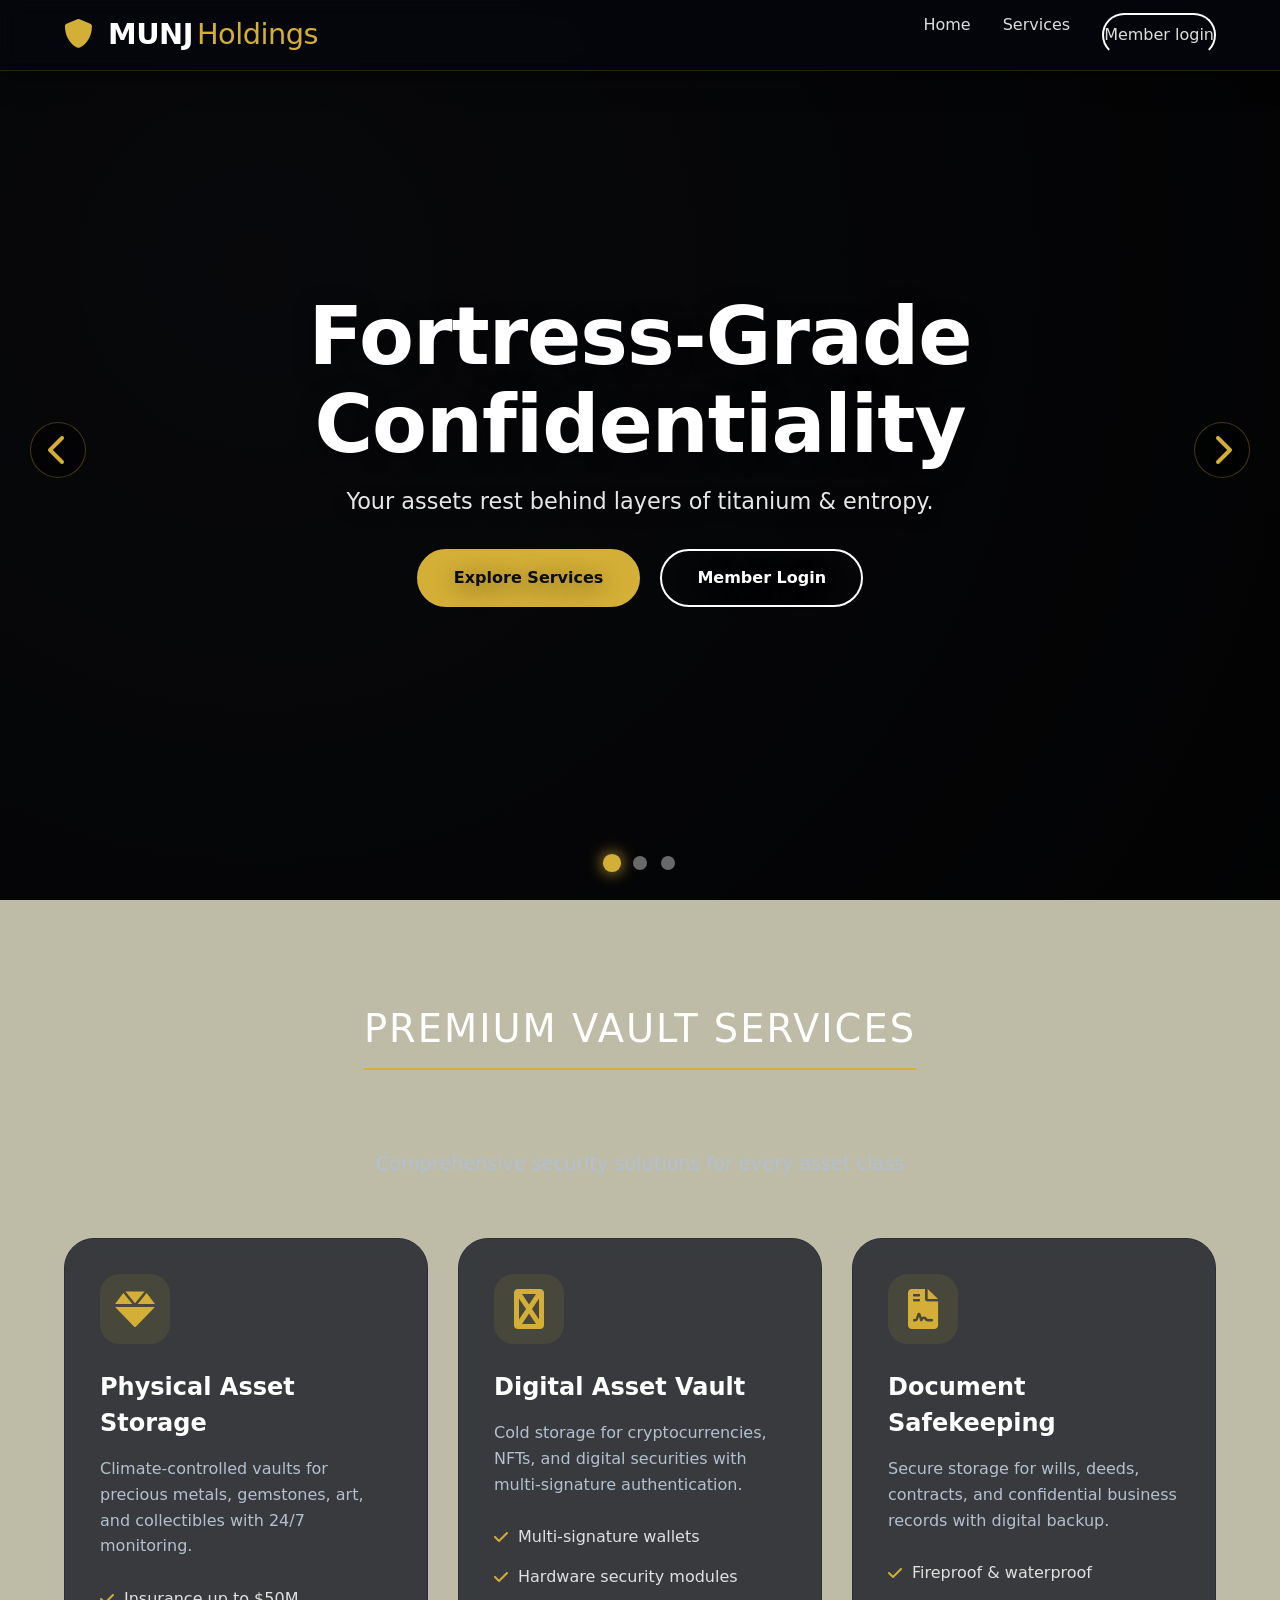
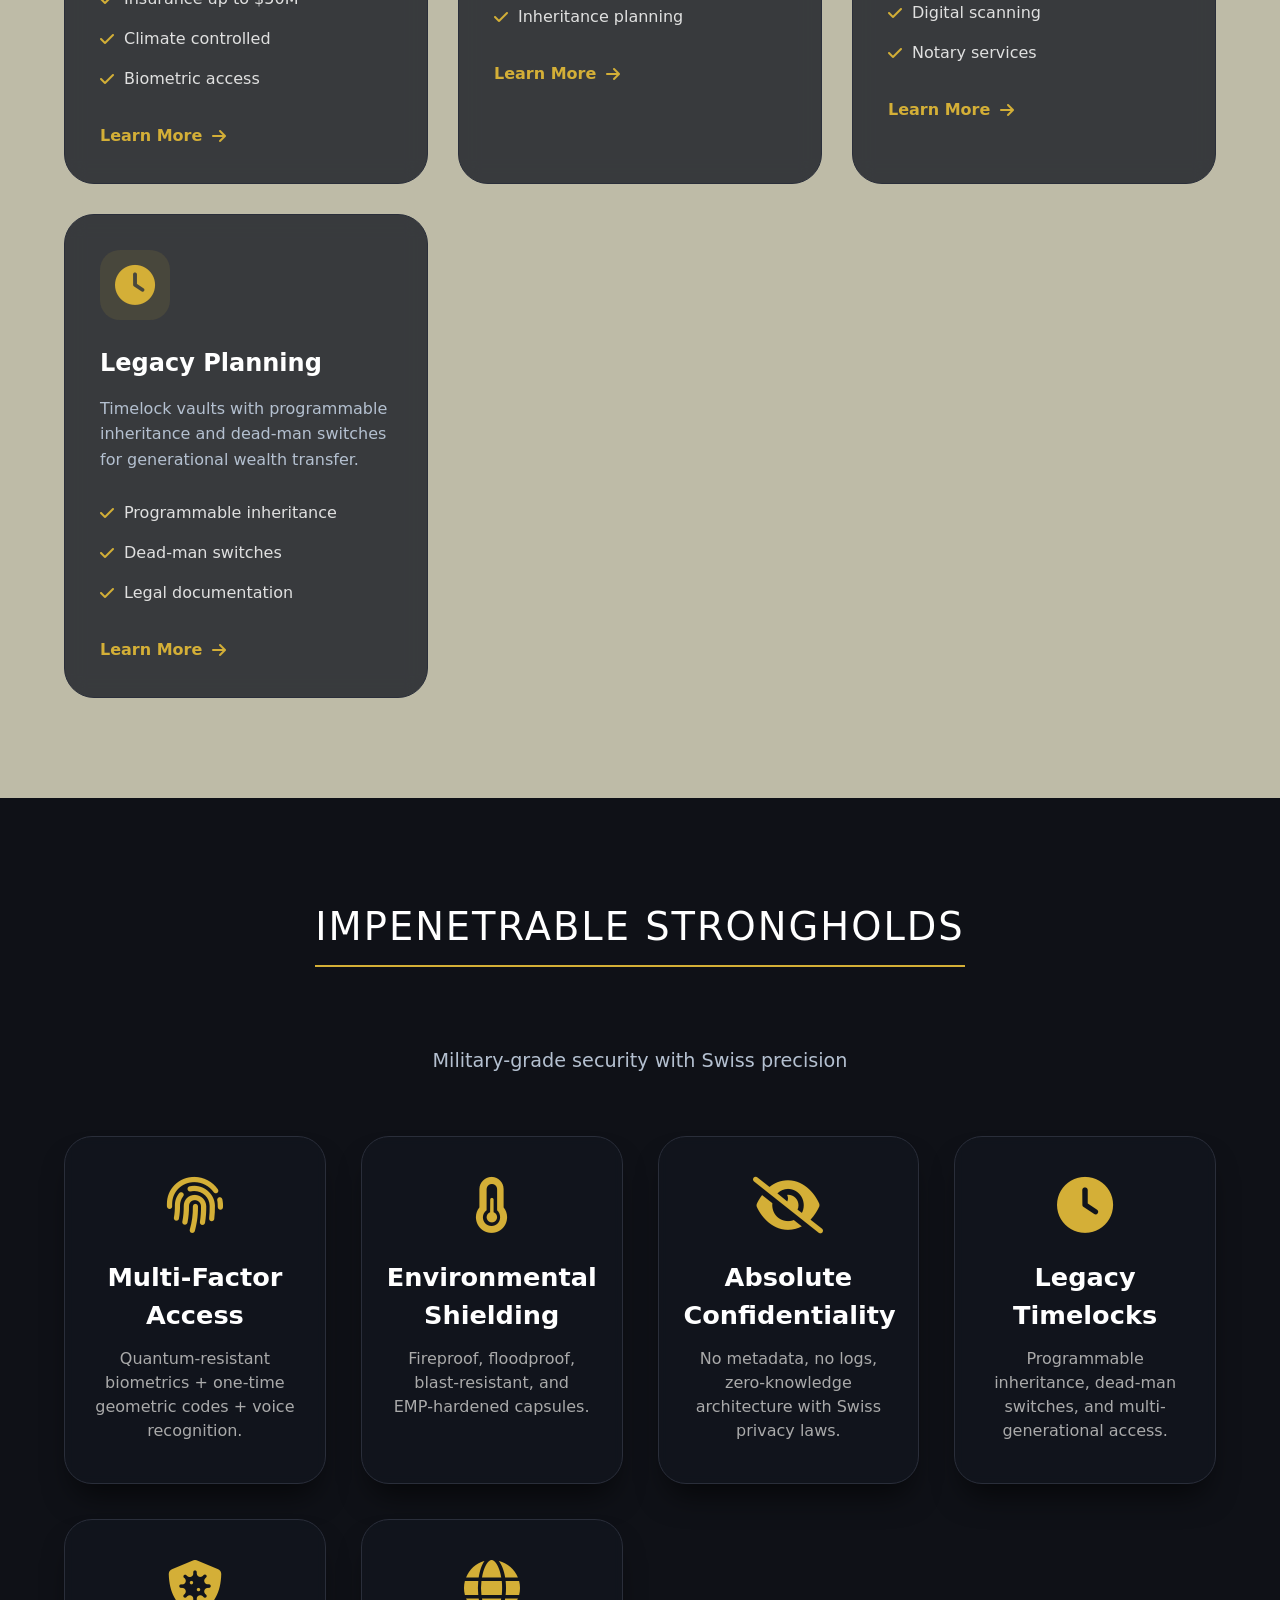
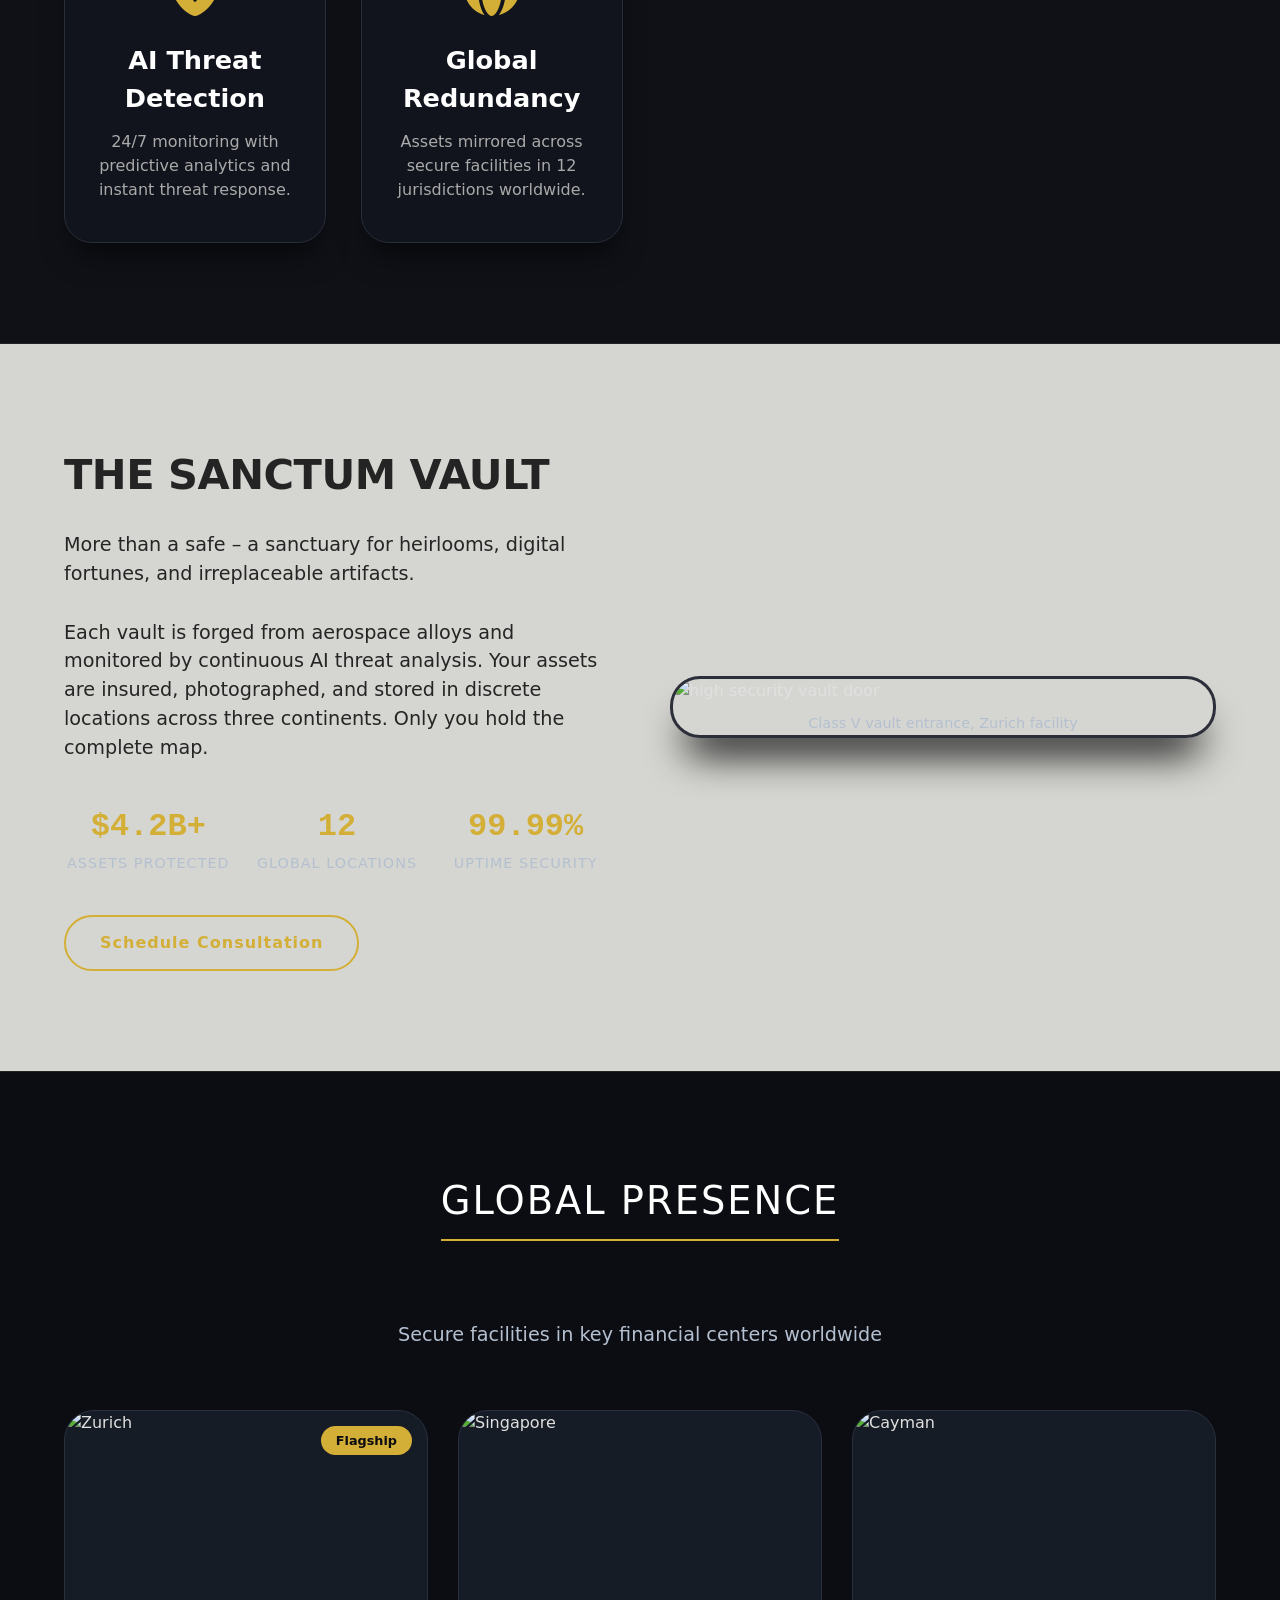
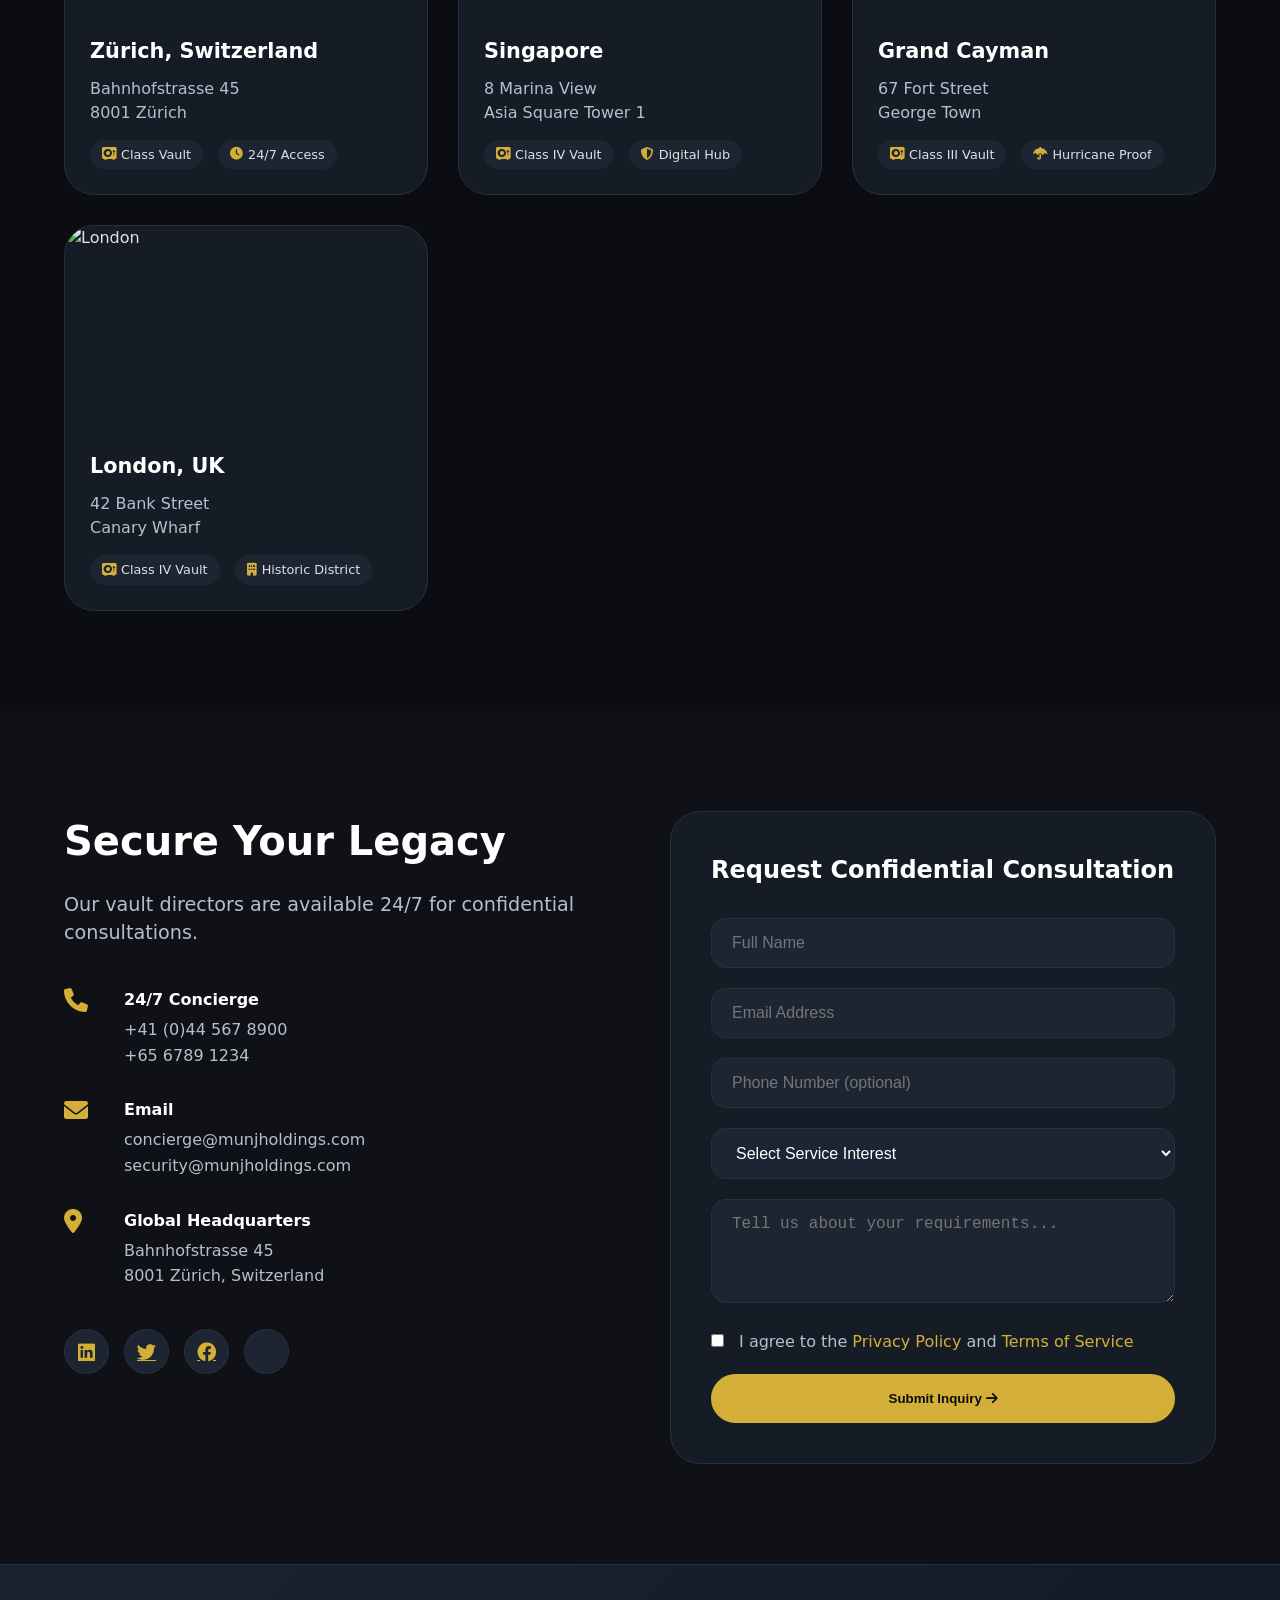
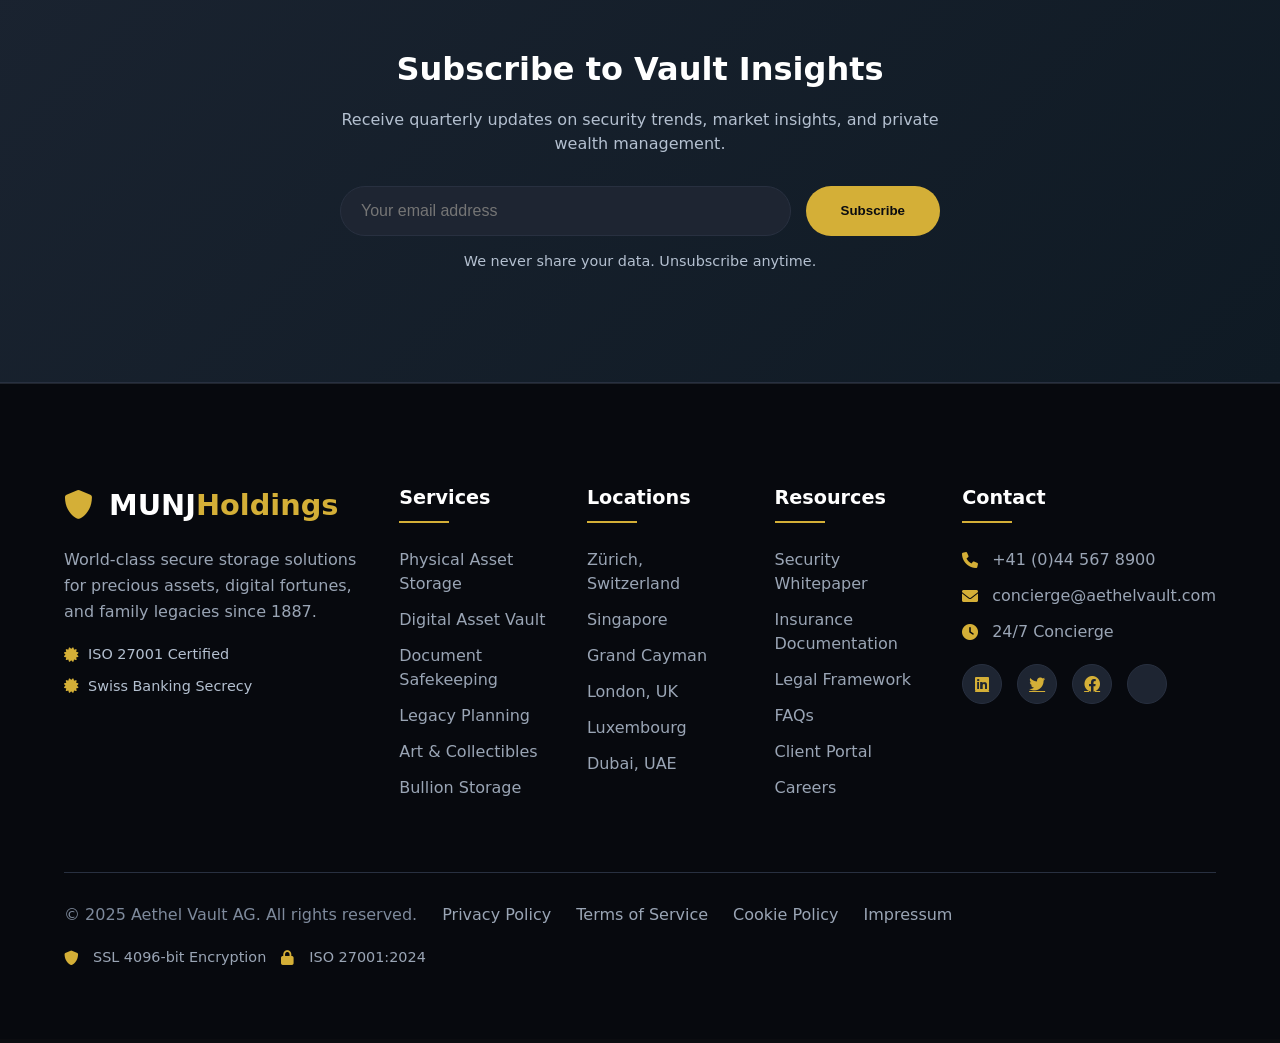
==== index.html @ 8c5da985 "Add files via upload" ====
<!DOCTYPE html>
<html lang="en">
<head>
  <meta charset="UTF-8">
  <meta name="viewport" content="width=device-width, initial-scale=1.0">
  <title>Aethel Vault | World‑Class Secure Storage</title>
  <link rel="stylesheet" href="style.css">
  <link rel="stylesheet" href="https://cdnjs.cloudflare.com/ajax/libs/font-awesome/6.0.0-beta3/css/all.min.css">
</head>
<body>
  <!-- fixed navigation -->
  <header class="site-header">
    <div class="container nav-container">
      <div class="logo">
        <i class="fas fa-shield-alt"></i> 
        <span>MUNJ<span class="vault">Holdings</span></span>
      </div>
      <nav class="main-nav">
        <ul>
          <li><a href="#home">Home</a></li>
          <li><a href="#services">Services</a></li>
         <!-- <li><a href="#features">Strongholds</a></li>
          <li><a href="#about">Sanctum</a></li>
          <li><a href="#locations">Locations</a></li>
          <li><a href="#contact">Contact</a></li>-->
          <li><a href="login.html" class="btn-secondary">Member login</a></li>
        </ul>
      </nav>
    </div>
  </header>

  <!-- HERO SLIDESHOW section -->
  <section id="home" class="hero-slideshow">
    <div class="slide active" style="background-image: url('https://images.unsplash.com/photo-1586525198428-225f6f12cff9?q=80&w=2070&auto=format&fit=crop');">
      <div class="overlay"></div>
      <div class="slide-content">
        <h1 class="animate-fadeup">Fortress‑Grade Confidentiality</h1>
        <p class="animate-fadeup delay-1">Your assets rest behind layers of titanium & entropy.</p>
        <div class="slide-buttons">
          <a href="#services" class="btn-primary">Explore Services</a>
          <a href="login.html" class="btn-secondary">Member Login</a>
        </div>
      </div>
    </div>
    <div class="slide" style="background-image: url('https://images.unsplash.com/photo-1563013544-824ae1b704d2?q=80&w=2070&auto=format&fit=crop');">
      <div class="overlay"></div>
      <div class="slide-content">
        <h1 class="animate-fadeup">Biometric + Time‑Locks</h1>
        <p class="animate-fadeup delay-1">Only you decide when the vault breathes.</p>
        <div class="slide-buttons">
          <a href="#services" class="btn-primary">Explore Services</a>
          <a href="login.html" class="btn-secondary">Member Login</a>
        </div>
      </div>
    </div>
    <div class="slide" style="background-image: url('https://images.unsplash.com/photo-1558494949-ef010cbdcc31?q=80&w=2034&auto=format&fit=crop');">
      <div class="overlay"></div>
      <div class="slide-content">
        <h1 class="animate-fadeup">Global Private Sanctums</h1>
        <p class="animate-fadeup delay-1">Zurich · Singapore · Cayman — fully mirrored.</p>
        <div class="slide-buttons">
          <a href="#services" class="btn-primary">Explore Services</a>
          <a href="login.html" class="btn-secondary">Member Login</a>
        </div>
      </div>
    </div>
    <button class="slide-arrow prev" aria-label="previous slide"><i class="fas fa-chevron-left"></i></button>
    <button class="slide-arrow next" aria-label="next slide"><i class="fas fa-chevron-right"></i></button>
    <div class="slide-dots">
      <span class="dot active"></span>
      <span class="dot"></span>
      <span class="dot"></span>
    </div>
  </section>

  <!-- SERVICES section -->
  <section id="services" class="services-section">
    <div class="container">
      <div class="section-header reveal">
        <h2 class="section-title">PREMIUM VAULT SERVICES</h2>
        <p class="section-subtitle">Comprehensive security solutions for every asset class</p>
      </div>
      
      <div class="services-grid">
        <div class="service-card reveal">
          <div class="service-icon">
            <i class="fas fa-gem"></i>
          </div>
          <h3>Physical Asset Storage</h3>
          <p>Climate-controlled vaults for precious metals, gemstones, art, and collectibles with 24/7 monitoring.</p>
          <ul class="service-features">
            <li><i class="fas fa-check"></i> Insurance up to $50M</li>
            <li><i class="fas fa-check"></i> Climate controlled</li>
            <li><i class="fas fa-check"></i> Biometric access</li>
          </ul>
          <a href="#" class="service-link">Learn More <i class="fas fa-arrow-right"></i></a>
        </div>

        <div class="service-card reveal">
          <div class="service-icon">
            <i class="fas fa-bitcoin"></i>
          </div>
          <h3>Digital Asset Vault</h3>
          <p>Cold storage for cryptocurrencies, NFTs, and digital securities with multi-signature authentication.</p>
          <ul class="service-features">
            <li><i class="fas fa-check"></i> Multi-signature wallets</li>
            <li><i class="fas fa-check"></i> Hardware security modules</li>
            <li><i class="fas fa-check"></i> Inheritance planning</li>
          </ul>
          <a href="#" class="service-link">Learn More <i class="fas fa-arrow-right"></i></a>
        </div>

        <div class="service-card reveal">
          <div class="service-icon">
            <i class="fas fa-file-contract"></i>
          </div>
          <h3>Document Safekeeping</h3>
          <p>Secure storage for wills, deeds, contracts, and confidential business records with digital backup.</p>
          <ul class="service-features">
            <li><i class="fas fa-check"></i> Fireproof & waterproof</li>
            <li><i class="fas fa-check"></i> Digital scanning</li>
            <li><i class="fas fa-check"></i> Notary services</li>
          </ul>
          <a href="#" class="service-link">Learn More <i class="fas fa-arrow-right"></i></a>
        </div>

        <div class="service-card reveal">
          <div class="service-icon">
            <i class="fas fa-clock"></i>
          </div>
          <h3>Legacy Planning</h3>
          <p>Timelock vaults with programmable inheritance and dead-man switches for generational wealth transfer.</p>
          <ul class="service-features">
            <li><i class="fas fa-check"></i> Programmable inheritance</li>
            <li><i class="fas fa-check"></i> Dead-man switches</li>
            <li><i class="fas fa-check"></i> Legal documentation</li>
          </ul>
          <a href="#" class="service-link">Learn More <i class="fas fa-arrow-right"></i></a>
        </div>
      </div>
    </div>
  </section>

  <!-- FEATURES section -->
  <section id="features" class="features-section">
    <div class="container">
      <div class="section-header reveal">
        <h2 class="section-title">IMPENETRABLE STRONGHOLDS</h2>
        <p class="section-subtitle">Military-grade security with Swiss precision</p>
      </div>
      
      <div class="features-grid">
        <div class="feature-card reveal">
          <i class="fas fa-fingerprint"></i>
          <h3>Multi‑Factor Access</h3>
          <p>Quantum‑resistant biometrics + one‑time geometric codes + voice recognition.</p>
        </div>
        <div class="feature-card reveal">
          <i class="fas fa-thermometer-half"></i>
          <h3>Environmental Shielding</h3>
          <p>Fireproof, floodproof, blast-resistant, and EMP‑hardened capsules.</p>
        </div>
        <div class="feature-card reveal">
          <i class="fas fa-eye-slash"></i>
          <h3>Absolute Confidentiality</h3>
          <p>No metadata, no logs, zero‑knowledge architecture with Swiss privacy laws.</p>
        </div>
        <div class="feature-card reveal">
          <i class="fas fa-clock"></i>
          <h3>Legacy Timelocks</h3>
          <p>Programmable inheritance, dead‑man switches, and multi-generational access.</p>
        </div>
        <div class="feature-card reveal">
          <i class="fas fa-shield-virus"></i>
          <h3>AI Threat Detection</h3>
          <p>24/7 monitoring with predictive analytics and instant threat response.</p>
        </div>
        <div class="feature-card reveal">
          <i class="fas fa-globe"></i>
          <h3>Global Redundancy</h3>
          <p>Assets mirrored across secure facilities in 12 jurisdictions worldwide.</p>
        </div>
      </div>
    </div>
  </section>

  <!-- ABOUT / SANCTUM section -->
  <section id="about" class="about-section">
    <div class="container about-flex">
      <div class="about-text reveal">
        <h2>THE SANCTUM VAULT</h2>
        <p class="about-lead">More than a safe – a sanctuary for heirlooms, digital fortunes, and irreplaceable artifacts.</p>
        <p>Each vault is forged from aerospace alloys and monitored by continuous AI threat analysis. Your assets are insured, photographed, and stored in discrete locations across three continents. Only you hold the complete map.</p>
        
        <div class="about-stats">
          <div class="stat-item">
            <span class="stat-number">$4.2B+</span>
            <span class="stat-label">Assets Protected</span>
          </div>
          <div class="stat-item">
            <span class="stat-number">12</span>
            <span class="stat-label">Global Locations</span>
          </div>
          <div class="stat-item">
            <span class="stat-number">99.99%</span>
            <span class="stat-label">Uptime Security</span>
          </div>
        </div>
        
        <a href="#contact" class="btn-outline">Schedule Consultation</a>
      </div>
      <div class="about-image reveal">
        <img src="https://images.unsplash.com/photo-1601597111158-2fceff292cdc?q=80&w=2070&auto=format&fit=crop" alt="high security vault door">
        <div class="image-caption">Class V vault entrance, Zurich facility</div>
      </div>
    </div>
  </section>

  <!-- LOCATIONS section -->
  <section id="locations" class="locations-section">
    <div class="container">
      <div class="section-header reveal">
        <h2 class="section-title">GLOBAL PRESENCE</h2>
        <p class="section-subtitle">Secure facilities in key financial centers worldwide</p>
      </div>
      
      <div class="locations-grid">
        <div class="location-card reveal">
          <div class="location-image">
            <img src="https://images.unsplash.com/photo-1534239697798-120952b76f2b?q=80&w=2070&auto=format&fit=crop" alt="Zurich">
            <span class="location-badge">Flagship</span>
          </div>
          <div class="location-info">
            <h3>Zürich, Switzerland</h3>
            <p>Bahnhofstrasse 45<br>8001 Zürich</p>
            <div class="location-features">
              <span><i class="fas fa-vault"></i> Class Vault</span>
              <span><i class="fas fa-clock"></i> 24/7 Access</span>
            </div>
          </div>
        </div>

        <div class="location-card reveal">
          <div class="location-image">
            <img src="https://images.unsplash.com/photo-1506973035872-a4ec16b8e8d9?q=80&w=2070&auto=format&fit=crop" alt="Singapore">
          </div>
          <div class="location-info">
            <h3>Singapore</h3>
            <p>8 Marina View<br>Asia Square Tower 1</p>
            <div class="location-features">
              <span><i class="fas fa-vault"></i> Class IV Vault</span>
              <span><i class="fas fa-shield"></i> Digital Hub</span>
            </div>
          </div>
        </div>

        <div class="location-card reveal">
          <div class="location-image">
            <img src="https://images.unsplash.com/photo-1522083165195-3424ed129620?q=80&w=2070&auto=format&fit=crop" alt="Cayman">
          </div>
          <div class="location-info">
            <h3>Grand Cayman</h3>
            <p>67 Fort Street<br>George Town</p>
            <div class="location-features">
              <span><i class="fas fa-vault"></i> Class III Vault</span>
              <span><i class="fas fa-umbrella"></i> Hurricane Proof</span>
            </div>
          </div>
        </div>

        <div class="location-card reveal">
          <div class="location-image">
            <img src="https://images.unsplash.com/photo-1534430480872-3498386e7856?q=80&w=2070&auto=format&fit=crop" alt="London">
          </div>
          <div class="location-info">
            <h3>London, UK</h3>
            <p>42 Bank Street<br>Canary Wharf</p>
            <div class="location-features">
              <span><i class="fas fa-vault"></i> Class IV Vault</span>
              <span><i class="fas fa-building"></i> Historic District</span>
            </div>
          </div>
        </div>
      </div>
    </div>
  </section>

  <!-- CONTACT section -->
  <section id="contact" class="contact-section">
    <div class="container">
      <div class="contact-grid">
        <div class="contact-info reveal">
          <h2>Secure Your Legacy</h2>
          <p class="contact-lead">Our vault directors are available 24/7 for confidential consultations.</p>
          
          <div class="contact-details">
            <div class="contact-item">
              <i class="fas fa-phone"></i>
              <div>
                <h4>24/7 Concierge</h4>
                <p>+41 (0)44 567 8900</p>
                <p>+65 6789 1234</p>
              </div>
            </div>
            
            <div class="contact-item">
              <i class="fas fa-envelope"></i>
              <div>
                <h4>Email</h4>
                <p>concierge@munjholdings.com</p>
                <p>security@munjholdings.com</p>
              </div>
            </div>
            
            <div class="contact-item">
              <i class="fas fa-map-marker-alt"></i>
              <div>
                <h4>Global Headquarters</h4>
                <p>Bahnhofstrasse 45</p>
                <p>8001 Zürich, Switzerland</p>
              </div>
            </div>
          </div>
          
          <div class="social-links">
            <a href="#"><i class="fab fa-linkedin"></i></a>
            <a href="#"><i class="fab fa-twitter"></i></a>
            <a href="#"><i class="fab fa-facebook"></i></a>
            <a href="#"><i class="fab fa-wechat"></i></a>
          </div>
        </div>
        
        <div class="contact-form reveal">
          <form id="contactForm">
            <h3>Request Confidential Consultation</h3>
            <div class="form-group">
              <input type="text" placeholder="Full Name" required>
            </div>
            <div class="form-group">
              <input type="email" placeholder="Email Address" required>
            </div>
            <div class="form-group">
              <input type="tel" placeholder="Phone Number (optional)">
            </div>
            <div class="form-group">
              <select>
                <option value="">Select Service Interest</option>
                <option value="physical">Physical Asset Storage</option>
                <option value="digital">Digital Asset Vault</option>
                <option value="documents">Document Safekeeping</option>
                <option value="legacy">Legacy Planning</option>
              </select>
            </div>
            <div class="form-group">
              <textarea rows="4" placeholder="Tell us about your requirements..."></textarea>
            </div>
            <div class="form-group checkbox">
              <label>
                <input type="checkbox"> I agree to the <a href="#">Privacy Policy</a> and <a href="#">Terms of Service</a>
              </label>
            </div>
            <button type="submit" class="btn-primary btn-full">Submit Inquiry <i class="fas fa-arrow-right"></i></button>
          </form>
        </div>
      </div>
    </div>
  </section>

  <!-- NEWSLETTER section -->
  <section class="newsletter-section">
    <div class="container">
      <div class="newsletter-content reveal">
        <h3>Subscribe to Vault Insights</h3>
        <p>Receive quarterly updates on security trends, market insights, and private wealth management.</p>
        <form class="newsletter-form">
          <input type="email" placeholder="Your email address" required>
          <button type="submit" class="btn-primary">Subscribe</button>
        </form>
        <p class="newsletter-note">We never share your data. Unsubscribe anytime.</p>
      </div>
    </div>
  </section>

  <!-- COMPLETE FOOTER -->
  <footer class="site-footer">
    <div class="container">
      <div class="footer-main">
        <div class="footer-col">
          <div class="footer-logo">
            <i class="fas fa-shield-alt"></i> 
            <span>MUNJ<span class="vault">Holdings</span></span>
          </div>
          <p class="footer-description">World-class secure storage solutions for precious assets, digital fortunes, and family legacies since 1887.</p>
          <div class="footer-certifications">
            <span><i class="fas fa-certificate"></i> ISO 27001 Certified</span>
            <span><i class="fas fa-certificate"></i> Swiss Banking Secrecy</span>
          </div>
        </div>
        
        <div class="footer-col">
          <h4>Services</h4>
          <ul>
            <li><a href="#">Physical Asset Storage</a></li>
            <li><a href="#">Digital Asset Vault</a></li>
            <li><a href="#">Document Safekeeping</a></li>
            <li><a href="#">Legacy Planning</a></li>
            <li><a href="#">Art & Collectibles</a></li>
            <li><a href="#">Bullion Storage</a></li>
          </ul>
        </div>
        
        <div class="footer-col">
          <h4>Locations</h4>
          <ul>
            <li><a href="#">Zürich, Switzerland</a></li>
            <li><a href="#">Singapore</a></li>
            <li><a href="#">Grand Cayman</a></li>
            <li><a href="#">London, UK</a></li>
            <li><a href="#">Luxembourg</a></li>
            <li><a href="#">Dubai, UAE</a></li>
          </ul>
        </div>
        
        <div class="footer-col">
          <h4>Resources</h4>
          <ul>
            <li><a href="#">Security Whitepaper</a></li>
            <li><a href="#">Insurance Documentation</a></li>
            <li><a href="#">Legal Framework</a></li>
            <li><a href="#">FAQs</a></li>
            <li><a href="#">Client Portal</a></li>
            <li><a href="#">Careers</a></li>
          </ul>
        </div>
        
        <div class="footer-col">
          <h4>Contact</h4>
          <ul class="footer-contact">
            <li><i class="fas fa-phone"></i> +41 (0)44 567 8900</li>
            <li><i class="fas fa-envelope"></i> concierge@aethelvault.com</li>
            <li><i class="fas fa-clock"></i> 24/7 Concierge</li>
          </ul>
          <div class="footer-social">
            <a href="#"><i class="fab fa-linkedin"></i></a>
            <a href="#"><i class="fab fa-twitter"></i></a>
            <a href="#"><i class="fab fa-facebook"></i></a>
            <a href="#"><i class="fab fa-wechat"></i></a>
          </div>
        </div>
      </div>
      
      <div class="footer-bottom">
        <div class="footer-legal">
          <span>© 2025 Aethel Vault AG. All rights reserved.</span>
          <a href="#">Privacy Policy</a>
          <a href="#">Terms of Service</a>
          <a href="#">Cookie Policy</a>
          <a href="#">Impressum</a>
        </div>
        <div class="footer-security">
          <i class="fas fa-shield-alt"></i>
          <span>SSL 4096-bit Encryption</span>
          <i class="fas fa-lock"></i>
          <span>ISO 27001:2024</span>
        </div>
      </div>
    </div>
  </footer>

  <script src="script.js"></script>
</body>
</html>
---- style.css ----
/* style.css - complete styling for Aethel Vault */

* {
  margin: 0;
  padding: 0;
  box-sizing: border-box;
}

body {
  font-family: 'Inter', system-ui, -apple-system, BlinkMacSystemFont, 'Segoe UI', Roboto, sans-serif;
  background-color: #0b0c10;
  color: #e0e0e0;
  line-height: 1.5;
  scroll-behavior: smooth;
}

.container {
  max-width: 1200px;
  margin: 0 auto;
  padding: 0 24px;
}

/* header / navigation */
.site-header {
  position: fixed;
  width: 100%;
  top: 0;
  z-index: 100;
  background: rgba(5, 7, 12, 0.85);
  backdrop-filter: blur(10px);
  -webkit-backdrop-filter: blur(10px);
  border-bottom: 1px solid rgba(255, 215, 0, 0.15);
  box-shadow: 0 4px 30px rgba(0, 0, 0, 0.5);
}

.nav-container {
  display: flex;
  align-items: center;
  justify-content: space-between;
  height: 70px;
}

.logo {
  font-size: 1.8rem;
  font-weight: 600;
  letter-spacing: -0.5px;
  color: #fff;
}

.logo i {
  color: #d4af37;
  margin-right: 6px;
}

.logo .vault {
  font-weight: 300;
  color: #d4af37;
  margin-left: 4px;
}

.main-nav ul {
  display: flex;
  gap: 2rem;
  list-style: none;
}

.main-nav a {
  text-decoration: none;
  color: #ddd;
  font-weight: 500;
  font-size: 1rem;
  transition: color 0.2s;
  padding: 8px 0;
  border-bottom: 2px solid transparent;
}

.main-nav a:hover {
  color: #d4af37;
  border-bottom-color: #d4af37;
}

.login-trigger {
  background: rgba(212, 175, 55, 0.12);
  padding: 8px 18px !important;
  border-radius: 40px;
  border: 1px solid rgba(212, 175, 55, 0.3);
}







/* HERO SLIDESHOW */
.hero-slideshow {
  position: relative;
  width: 100%;
  height: 100vh;
  min-height: 700px;
  overflow: hidden;
  margin-top: 0; /* fixed header covers zero */
}

.slide {
  position: absolute;
  top: 0;
  left: 0;
  width: 100%;
  height: 100%;
  background-size: cover;
  background-position: center;
  opacity: 0;
  transition: opacity 1.2s cubic-bezier(0.25, 0.46, 0.45, 0.94);
  display: flex;
  align-items: center;
  justify-content: center;
  text-align: center;
}

.slide.active {
  opacity: 1;
  z-index: 2;
}

.overlay {
  position: absolute;
  top: 0;
  left: 0;
  width: 100%;
  height: 100%;
  background: radial-gradient(circle at 20% 30%, rgba(0,0,0,0.3), rgba(0,0,0,0.8));
  z-index: 3;
}

.slide-content {
  position: relative;
  z-index: 4;
  max-width: 900px;
  padding: 20px;
  color: #fff;
  text-shadow: 0 4px 20px rgba(0,0,0,0.5);
  transform: translateY(0);
}

.slide-content h1 {
  font-size: clamp(2.8rem, 8vw, 5rem);
  font-weight: 700;
  letter-spacing: -1px;
  margin-bottom: 1rem;
  line-height: 1.1;
}

.slide-content p {
  font-size: 1.4rem;
  opacity: 0.9;
  font-weight: 300;
}

/* slide arrows */
.slide-arrow {
  position: absolute;
  top: 50%;
  transform: translateY(-50%);
  background: rgba(0,0,0,0.45);
  border: none;
  color: #d4af37;
  font-size: 2rem;
  width: 56px;
  height: 56px;
  border-radius: 50%;
  cursor: pointer;
  z-index: 10;
  transition: background 0.2s, border 0.2s;
  border: 1px solid rgba(212, 175, 55, 0.3);
  display: flex;
  align-items: center;
  justify-content: center;
}

.slide-arrow:hover {
  background: rgba(212, 175, 55, 0.25);
  border-color: #d4af37;
}

.prev { left: 30px; }
.next { right: 30px; }

.slide-dots {
  position: absolute;
  bottom: 30px;
  left: 50%;
  transform: translateX(-50%);
  z-index: 10;
  display: flex;
  gap: 14px;
}

.dot {
  width: 14px;
  height: 14px;
  background: rgba(255,255,255,0.4);
  border-radius: 50%;
  cursor: pointer;
  transition: 0.2s;
  border: 1px solid transparent;
}

.dot.active {
  background: #d4af37;
  transform: scale(1.3);
  box-shadow: 0 0 12px #d4af37;
}







/* scroll reveal animation (used with IntersectionObserver) */
.reveal {
  opacity: 0;
  transform: translateY(50px);
  transition: opacity 0.8s ease, transform 0.8s ease;
}

.reveal.active {
  opacity: 1;
  transform: translateY(0);
}







/* features section */
.features-section {
  padding: 100px 0;
  background: #0f1117;
}

.section-title {
  text-align: center;
  font-size: 2.4rem;
  margin-bottom: 60px;
  color: #fff;
  letter-spacing: 2px;
  font-weight: 500;
  border-bottom: 2px solid #d4af37;
  display: inline-block;
  padding-bottom: 10px;
  width: auto;
  margin-left: auto;
  margin-right: auto;
}

.features-grid {
  display: grid;
  grid-template-columns: repeat(auto-fit, minmax(250px, 1fr));
  gap: 35px;
  margin-top: 20px;
}

.feature-card {
  background: rgba(18, 22, 30, 0.8);
  backdrop-filter: blur(5px);
  border: 1px solid #2a2e3a;
  border-radius: 28px;
  padding: 40px 25px;
  text-align: center;
  transition: transform 0.2s, border-color 0.2s;
  box-shadow: 0 20px 30px -10px rgba(0,0,0,0.6);
}

.feature-card:hover {
  border-color: #d4af37;
  transform: translateY(-10px);
}

.feature-card i {
  font-size: 3.5rem;
  color: #d4af37;
  margin-bottom: 25px;
}

.feature-card h3 {
  font-size: 1.6rem;
  margin-bottom: 12px;
  color: #fff;
}

.feature-card p {
  color: #aaa;
  font-size: 1rem;
}










/* about section */
.about-section {
  padding: 100px 0;
  background: #d5d6d1ff;
  border-top: 1px solid #222;
  border-bottom: 1px solid #222;
}

.about-flex {
  display: flex;
  align-items: center;
  gap: 60px;
  flex-wrap: wrap;
}

.about-text {
  flex: 1 1 300px;
}

.about-text h2 {
  font-size: 2.6rem;
  font-weight: 600;
  color: #242424ff;
  margin-bottom: 25px;
  letter-spacing: -0.5px;
}

.about-text p {
  font-size: 1.2rem;
  color: #252525ff;
  margin-bottom: 30px;
}

.btn-outline {
  display: inline-block;
  padding: 14px 34px;
  border: 2px solid #d4af37;
  color: #d4af37;
  text-decoration: none;
  font-weight: 600;
  letter-spacing: 1px;
  border-radius: 60px;
  transition: background 0.2s, color 0.2s;
}

.btn-outline:hover {
  background: #d4af37;
  color: #0b0d12;
}

.about-image {
  flex: 1 1 300px;
  border-radius: 30px;
  overflow: hidden;
  border: 3px solid #2c2f3a;
  box-shadow: 0 30px 40px -15px black;
}

.about-image img {
  width: 100%;
  height: auto;
  display: block;
  transition: transform 7s;
}

.about-image:hover img {
  transform: scale(1.1);
}

/* login section */
.login-section {
  padding: 90px 0;
  background: #0f1117;
}

.login-panel {
  max-width: 580px;
  margin: 0 auto;
  background: #171b24;
  border-radius: 50px;
  padding: 50px 45px;
  text-align: center;
  border: 1px solid #333842;
  box-shadow: 0 30px 40px -15px black;
}

.vault-icon i {
  font-size: 4rem;
  color: #d4af37;
  background: #252c36;
  padding: 20px;
  border-radius: 60px;
  margin-bottom: 20px;
}

.login-panel h2 {
  color: #fff;
  font-size: 2.2rem;
  margin-bottom: 10px;
}

.secure-note {
  color: #9aa5b5;
  margin-bottom: 35px;
  font-size: 0.95rem;
  border: 1px dashed #3b4453;
  display: inline-block;
  padding: 6px 16px;
  border-radius: 40px;
}

.input-group {
  display: flex;
  align-items: center;
  background: #0f131a;
  border-radius: 60px;
  margin-bottom: 22px;
  border: 1px solid #2f3846;
  padding: 0 20px;
}

.input-group i {
  color: #d4af37;
  font-size: 1.2rem;
  width: 30px;
}

.input-group input {
  width: 100%;
  background: transparent;
  border: none;
  padding: 18px 10px;
  font-size: 1.1rem;
  color: #fff;
  outline: none;
}

.input-group input::placeholder {
  color: #5a6577;
  font-weight: 300;
}

.login-btn {
  background: #d4af37;
  border: none;
  color: #0b0c10;
  font-weight: 700;
  font-size: 1.3rem;
  padding: 18px 30px;
  border-radius: 60px;
  width: 100%;
  cursor: pointer;
  transition: background 0.2s, box-shadow 0.2s;
  display: flex;
  align-items: center;
  justify-content: center;
  gap: 12px;
  margin-top: 20px;
}

.login-btn:hover {
  background: #e5c158;
  box-shadow: 0 8px 20px rgba(212, 175, 55, 0.3);
}

.asset-display {
  margin-top: 35px;
  text-align: left;
  background: #1e232d;
  border-radius: 40px;
  padding: 30px;
  border-left: 5px solid #d4af37;
}

.asset-list {
  list-style: none;
  margin: 20px 0;
}

.asset-list li {
  padding: 10px 0;
  border-bottom: 1px solid #333e50;
  color: #ccc;
}

.asset-list i {
  color: #d4af37;
  width: 30px;
}

.demo-hint {
  margin-top: 25px;
  font-size: 0.9rem;
  color: #6f7c8f;
}

.small-note {
  color: #9aa9b9;
  font-size: 0.9rem;
}

/* footer */
.site-footer {
  background: #07090e;
  padding: 40px 0;
  border-top: 1px solid #20252e;
}

.footer-grid {
  display: flex;
  justify-content: space-between;
  align-items: center;
  flex-wrap: wrap;
  gap: 20px;
  color: #9aa5b5;
}

.footer-grid i {
  color: #d4af37;
  margin: 0 6px;
}


































/* Additional styles for member details and total vault value */

.total-vault-value {
  background: linear-gradient(135deg, #1a2330 0%, #0f1a24 100%);
  border-radius: 30px;
  padding: 30px 40px;
  margin-top: 30px;
  border: 1px solid #d4af37;
  box-shadow: 0 10px 30px rgba(212, 175, 55, 0.1);
  display: flex;
  justify-content: space-between;
  align-items: center;
  flex-wrap: wrap;
  gap: 20px;
}

.value-label {
  color: #b4c0d0;
  font-size: 1.2rem;
  letter-spacing: 1px;
  text-transform: uppercase;
}

.value-amount {
  color: #d4af37;
  font-size: 3rem;
  font-weight: 700;
  font-family: 'Courier New', monospace;
  text-shadow: 0 0 20px rgba(212, 175, 55, 0.3);
}

/* Member details section */
.member-details-section {
  background: #161c26;
  border-radius: 30px;
  padding: 30px;
  margin-bottom: 40px;
  border: 1px solid #283040;
}

.member-details-section h2 {
  color: #fff;
  margin-bottom: 25px;
  font-size: 1.5rem;
  display: flex;
  align-items: center;
  gap: 12px;
}

.member-details-section h2 i {
  color: #d4af37;
}

.details-grid {
  display: grid;
  grid-template-columns: repeat(auto-fit, minmax(300px, 1fr));
  gap: 25px;
}

.detail-item {
  background: #1e2532;
  border-radius: 20px;
  padding: 20px;
  border-left: 4px solid #d4af37;
  transition: transform 0.2s;
}

.detail-item:hover {
  transform: translateX(5px);
}

.detail-label {
  display: block;
  color: #9aa5b5;
  font-size: 0.9rem;
  text-transform: uppercase;
  letter-spacing: 1px;
  margin-bottom: 8px;
}

.detail-value {
  display: block;
  color: #fff;
  font-size: 1.2rem;
  font-weight: 500;
  word-break: break-word;
}

/* Update asset card values */
.asset-item .asset-value {
  font-family: 'Courier New', monospace;
  font-weight: 600;
}

/* Responsive adjustments */
@media (max-width: 768px) {
  .total-vault-value {
    flex-direction: column;
    text-align: center;
    padding: 25px;
  }
  
  .value-amount {
    font-size: 2.2rem;
  }
  
  .details-grid {
    grid-template-columns: 1fr;
  }
  
  .detail-item {
    padding: 15px;
  }
  
  .detail-value {
    font-size: 1rem;
  }
}

/* Print styles for member details */
@media print {
  .member-details-section {
    background: white;
    color: black;
    border: 2px solid #d4af37;
  }
  
  .detail-item {
    background: #f5f5f5;
    border-left-color: #d4af37;
  }
  
  .detail-value {
    color: #000;
  }
}

















/* Financial Overview Cards */
.financial-overview {
  display: grid;
  grid-template-columns: repeat(4, 1fr);
  gap: 20px;
  margin-top: 30px;
}

.overview-card {
  background: linear-gradient(135deg, #1a2330 0%, #0f1a24 100%);
  border-radius: 20px;
  padding: 25px;
  display: flex;
  align-items: center;
  gap: 20px;
  border: 1px solid #283040;
  transition: transform 0.2s, border-color 0.2s;
  position: relative;
  overflow: hidden;
}

.overview-card::before {
  content: '';
  position: absolute;
  top: 0;
  left: 0;
  right: 0;
  height: 4px;
  background: linear-gradient(90deg, #d4af37, #f5e7b2);
}

.overview-card:hover {
  transform: translateY(-5px);
  border-color: #d4af37;
}

.total-value::before {
  background: linear-gradient(90deg, #3498db, #9b59b6);
}

.demurrage-fee::before {
  background: linear-gradient(90deg, #e67e22, #f39c12);
}

.amount-paid::before {
  background: linear-gradient(90deg, #27ae60, #2ecc71);
}

.outstanding::before {
  background: linear-gradient(90deg, #e74c3c, #c0392b);
}

.overview-icon {
  width: 60px;
  height: 60px;
  background: rgba(255, 255, 255, 0.1);
  border-radius: 50%;
  display: flex;
  align-items: center;
  justify-content: center;
}

.overview-icon i {
  font-size: 2rem;
  color: #d4af37;
}

.total-value .overview-icon i {
  color: #3498db;
}

.demurrage-fee .overview-icon i {
  color: #e67e22;
}

.amount-paid .overview-icon i {
  color: #27ae60;
}

.outstanding .overview-icon i {
  color: #e74c3c;
}

.overview-details {
  flex: 1;
}

.overview-label {
  display: block;
  color: #9aa5b5;
  font-size: 0.85rem;
  text-transform: uppercase;
  letter-spacing: 1px;
  margin-bottom: 5px;
}

.overview-amount {
  display: block;
  color: #fff;
  font-size: 1.6rem;
  font-weight: 700;
  font-family: 'Courier New', monospace;
  line-height: 1.2;
}

.overview-note {
  display: block;
  color: #7e8a9c;
  font-size: 0.8rem;
  margin-top: 5px;
}

/* Payment History Section */
.payment-history-section {
  background: #161c26;
  border-radius: 30px;
  padding: 30px;
  margin-bottom: 40px;
  border: 1px solid #283040;
}

.payment-history-section h2 {
  color: #fff;
  margin-bottom: 25px;
  font-size: 1.5rem;
  display: flex;
  align-items: center;
  gap: 12px;
}

.payment-history-section h2 i {
  color: #d4af37;
}

.payment-table-container {
  overflow-x: auto;
  border-radius: 15px;
  background: #1e2532;
}

.payment-table {
  width: 100%;
  border-collapse: collapse;
  min-width: 800px;
}

.payment-table th {
  background: #232b38;
  color: #d4af37;
  font-weight: 600;
  font-size: 0.9rem;
  text-transform: uppercase;
  letter-spacing: 1px;
  padding: 18px 15px;
  text-align: left;
  border-bottom: 2px solid #d4af37;
}

.payment-table td {
  padding: 15px;
  color: #e0e0e0;
  border-bottom: 1px solid #2f3846;
  font-size: 0.95rem;
}

.payment-table tr:hover td {
  background: #252e3d;
}

.status-paid {
  background: rgba(39, 174, 96, 0.2);
  color: #2ecc71;
  padding: 6px 12px;
  border-radius: 30px;
  font-size: 0.85rem;
  font-weight: 600;
  display: inline-block;
  border: 1px solid #27ae60;
}

.status-pending {
  background: rgba(230, 126, 34, 0.2);
  color: #e67e22;
  padding: 6px 12px;
  border-radius: 30px;
  font-size: 0.85rem;
  font-weight: 600;
  display: inline-block;
  border: 1px solid #e67e22;
}

/* Responsive adjustments */
@media (max-width: 1200px) {
  .financial-overview {
    grid-template-columns: repeat(2, 1fr);
  }
}

@media (max-width: 768px) {
  .financial-overview {
    grid-template-columns: 1fr;
  }
  
  .overview-card {
    padding: 20px;
  }
  
  .overview-amount {
    font-size: 1.3rem;
  }
  
  .payment-history-section {
    padding: 20px;
  }
  
  .payment-table th,
  .payment-table td {
    padding: 12px 10px;
    font-size: 0.85rem;
  }
}

/* Animation for financial cards */
@keyframes slideIn {
  from {
    opacity: 0;
    transform: translateX(-20px);
  }
  to {
    opacity: 1;
    transform: translateX(0);
  }
}

.overview-card {
  animation: slideIn 0.5s ease-out forwards;
}

.overview-card:nth-child(1) { animation-delay: 0.1s; }
.overview-card:nth-child(2) { animation-delay: 0.2s; }
.overview-card:nth-child(3) { animation-delay: 0.3s; }
.overview-card:nth-child(4) { animation-delay: 0.4s; }
















/* Demo credentials helper */
.demo-credentials {
  margin-top: 30px;
  padding-top: 20px;
  border-top: 1px solid #2a3140;
}

.demo-credentials p {
  color: #9aa5b5;
  font-size: 0.9rem;
  margin-bottom: 12px;
}

.credential-list {
  display: flex;
  flex-wrap: wrap;
  gap: 10px;
  justify-content: center;
}

.credential-list span {
  background: #1e2532;
  color: #d4af37;
  padding: 8px 15px;
  border-radius: 30px;
  font-size: 0.9rem;
  font-family: 'Courier New', monospace;
  cursor: pointer;
  border: 1px solid #3a4457;
  transition: all 0.2s;
}

.credential-list span:hover {
  background: #d4af37;
  color: #0b0c10;
  border-color: #d4af37;
}












/* Error message styling */
.error-message {
    background: rgba(231, 76, 60, 0.2);
    border: 1px solid #e74c3c;
    color: #e74c3c;
    padding: 12px 20px;
    border-radius: 10px;
    margin-bottom: 20px;
    font-size: 0.95rem;
    text-align: center;
    animation: shake 0.5s ease-in-out;
}

@keyframes shake {
    0%, 100% { transform: translateX(0); }
    10%, 30%, 50%, 70%, 90% { transform: translateX(-5px); }
    20%, 40%, 60%, 80% { transform: translateX(5px); }
}











/* New styles for additional sections */

/* Section Headers */
.section-header {
    text-align: center;
    margin-bottom: 60px;
}

.section-subtitle {
    color: #b4c0d0;
    font-size: 1.2rem;
    max-width: 700px;
    margin: 20px auto 0;
}

/* Services Section */
.services-section {
    padding: 100px 0;
    background: #bebba7ff;
}

.services-grid {
    display: grid;
    grid-template-columns: repeat(auto-fit, minmax(280px, 1fr));
    gap: 30px;
}

.service-card {
    background: rgba(23, 27, 36, 0.8);
    backdrop-filter: blur(10px);
    border: 1px solid #2a2e3a;
    border-radius: 30px;
    padding: 35px;
    transition: transform 0.3s, border-color 0.3s;
    position: relative;
    overflow: hidden;
}

.service-card::before {
    content: '';
    position: absolute;
    top: 0;
    left: 0;
    right: 0;
    height: 4px;
    background: linear-gradient(90deg, #d4af37, #f5e7b2);
    transform: translateX(-100%);
    transition: transform 0.5s;
}

.service-card:hover::before {
    transform: translateX(0);
}

.service-card:hover {
    transform: translateY(-10px);
    border-color: #d4af37;
}

.service-icon {
    width: 70px;
    height: 70px;
    background: rgba(212, 175, 55, 0.1);
    border-radius: 20px;
    display: flex;
    align-items: center;
    justify-content: center;
    margin-bottom: 25px;
}

.service-icon i {
    font-size: 2.5rem;
    color: #d4af37;
}

.service-card h3 {
    color: #fff;
    font-size: 1.5rem;
    margin-bottom: 15px;
}

.service-card p {
    color: #b4c0d0;
    margin-bottom: 20px;
    line-height: 1.6;
}

.service-features {
    list-style: none;
    margin-bottom: 25px;
}

.service-features li {
    color: #e0e0e0;
    padding: 8px 0;
    display: flex;
    align-items: center;
    gap: 10px;
}

.service-features i {
    color: #d4af37;
    font-size: 1rem;
}

.service-link {
    color: #d4af37;
    text-decoration: none;
    font-weight: 600;
    display: inline-flex;
    align-items: center;
    gap: 10px;
    transition: gap 0.2s;
}

.service-link:hover {
    gap: 15px;
}

/* Slide Buttons */
.slide-buttons {
    margin-top: 30px;
    display: flex;
    gap: 20px;
    justify-content: center;
}

.btn-primary, .btn-secondary {
    display: inline-block;
    padding: 15px 35px;
    border-radius: 50px;
    text-decoration: none;
    font-weight: 600;
    transition: all 0.3s;
}

.btn-primary {
    background: #d4af37;
    color: #0b0c10;
    border: 2px solid #d4af37;
}

.btn-primary:hover {
    background: transparent;
    color: #d4af37;
}

.btn-secondary {
    background: transparent;
    color: #fff;
    border: 2px solid #fff;
}

.btn-secondary:hover {
    background: #fff;
    color: #0b0c10;
}

.btn-full {
    width: 100%;
    text-align: center;
}

/* About Stats */
.about-stats {
    display: grid;
    grid-template-columns: repeat(3, 1fr);
    gap: 20px;
    margin: 40px 0;
}

.stat-item {
    text-align: center;
}

.stat-number {
    display: block;
    color: #d4af37;
    font-size: 2rem;
    font-weight: 700;
    font-family: 'Courier New', monospace;
}

.stat-label {
    color: #b4c0d0;
    font-size: 0.9rem;
    text-transform: uppercase;
    letter-spacing: 1px;
}

.about-lead {
    font-size: 1.3rem;
    color: #fff;
    margin-bottom: 20px;
    font-weight: 300;
}

.image-caption {
    text-align: center;
    color: #b4c0d0;
    font-size: 0.9rem;
    margin-top: 10px;
}

/* Locations Section */
.locations-section {
    padding: 100px 0;
    background: #0b0d12;
}

.locations-grid {
    display: grid;
    grid-template-columns: repeat(auto-fit, minmax(280px, 1fr));
    gap: 30px;
}

.location-card {
    background: #161c26;
    border-radius: 30px;
    overflow: hidden;
    border: 1px solid #283040;
    transition: transform 0.3s;
}

.location-card:hover {
    transform: translateY(-10px);
    border-color: #d4af37;
}

.location-image {
    position: relative;
    height: 200px;
    overflow: hidden;
}

.location-image img {
    width: 100%;
    height: 100%;
    object-fit: cover;
    transition: transform 0.5s;
}

.location-card:hover .location-image img {
    transform: scale(1.1);
}

.location-badge {
    position: absolute;
    top: 15px;
    right: 15px;
    background: #d4af37;
    color: #0b0c10;
    padding: 5px 15px;
    border-radius: 30px;
    font-size: 0.8rem;
    font-weight: 600;
}

.location-info {
    padding: 25px;
}

.location-info h3 {
    color: #fff;
    font-size: 1.3rem;
    margin-bottom: 10px;
}

.location-info p {
    color: #b4c0d0;
    margin-bottom: 15px;
    line-height: 1.5;
}

.location-features {
    display: flex;
    gap: 15px;
    flex-wrap: wrap;
}

.location-features span {
    background: #1e2532;
    color: #e0e0e0;
    padding: 5px 12px;
    border-radius: 30px;
    font-size: 0.8rem;
    display: flex;
    align-items: center;
    gap: 5px;
}

.location-features i {
    color: #d4af37;
}

/* Contact Section */
.contact-section {
    padding: 100px 0;
    background: #0f1117;
}

.contact-grid {
    display: grid;
    grid-template-columns: 1fr 1fr;
    gap: 60px;
}

.contact-info h2 {
    color: #fff;
    font-size: 2.5rem;
    margin-bottom: 20px;
}

.contact-lead {
    color: #b4c0d0;
    font-size: 1.2rem;
    margin-bottom: 40px;
}

.contact-details {
    margin-bottom: 40px;
}

.contact-item {
    display: flex;
    gap: 20px;
    margin-bottom: 30px;
}

.contact-item i {
    color: #d4af37;
    font-size: 1.5rem;
    width: 40px;
}

.contact-item h4 {
    color: #fff;
    margin-bottom: 5px;
}

.contact-item p {
    color: #b4c0d0;
    line-height: 1.6;
}

.social-links {
    display: flex;
    gap: 15px;
}

.social-links a {
    width: 45px;
    height: 45px;
    background: #1e2532;
    border-radius: 50%;
    display: flex;
    align-items: center;
    justify-content: center;
    color: #d4af37;
    font-size: 1.2rem;
    transition: all 0.3s;
    border: 1px solid #283040;
}

.social-links a:hover {
    background: #d4af37;
    color: #0b0c10;
    border-color: #d4af37;
}

/* Contact Form */
.contact-form {
    background: #161c26;
    border-radius: 30px;
    padding: 40px;
    border: 1px solid #283040;
}

.contact-form h3 {
    color: #fff;
    font-size: 1.5rem;
    margin-bottom: 30px;
}

.form-group {
    margin-bottom: 20px;
}

.form-group input,
.form-group select,
.form-group textarea {
    width: 100%;
    padding: 15px 20px;
    background: #1e2532;
    border: 1px solid #283040;
    border-radius: 15px;
    color: #fff;
    font-size: 1rem;
    transition: border-color 0.2s;
}

.form-group input:focus,
.form-group select:focus,
.form-group textarea:focus {
    outline: none;
    border-color: #d4af37;
}

.form-group select {
    cursor: pointer;
}

.form-group select option {
    background: #1e2532;
    color: #fff;
}

.form-group.checkbox {
    display: flex;
    align-items: center;
    gap: 10px;
}

.form-group.checkbox input {
    width: auto;
    margin-right: 10px;
}

.form-group.checkbox label {
    color: #b4c0d0;
}

.form-group.checkbox a {
    color: #d4af37;
    text-decoration: none;
}

.form-group.checkbox a:hover {
    text-decoration: underline;
}

/* Newsletter Section */
.newsletter-section {
    padding: 80px 0;
    background: linear-gradient(135deg, #1a2330 0%, #0f1a24 100%);
    border-top: 1px solid #283040;
    border-bottom: 1px solid #283040;
}

.newsletter-content {
    text-align: center;
    max-width: 600px;
    margin: 0 auto;
}

.newsletter-content h3 {
    color: #fff;
    font-size: 2rem;
    margin-bottom: 15px;
}

.newsletter-content p {
    color: #b4c0d0;
    margin-bottom: 30px;
}

.newsletter-form {
    display: flex;
    gap: 15px;
    margin-bottom: 15px;
}

.newsletter-form input {
    flex: 1;
    padding: 15px 20px;
    background: #1e2532;
    border: 1px solid #283040;
    border-radius: 50px;
    color: #fff;
    font-size: 1rem;
}

.newsletter-form input:focus {
    outline: none;
    border-color: #d4af37;
}

.newsletter-form button {
    padding: 15px 35px;
    border: none;
    cursor: pointer;
}

.newsletter-note {
    color: #7e8a9c;
    font-size: 0.9rem;
}

/* Enhanced Footer */
.footer-main {
    display: grid;
    grid-template-columns: 2fr repeat(4, 1fr);
    gap: 40px;
    padding: 60px 0;
}

.footer-logo {
    font-size: 1.8rem;
    font-weight: 600;
    color: #fff;
    margin-bottom: 20px;
}

.footer-logo i {
    color: #d4af37;
    margin-right: 6px;
}

.footer-logo .vault {
    color: #d4af37;
}

.footer-description {
    color: #9aa5b5;
    line-height: 1.6;
    margin-bottom: 20px;
}

.footer-certifications {
    display: flex;
    flex-direction: column;
    gap: 10px;
}

.footer-certifications span {
    color: #b4c0d0;
    font-size: 0.9rem;
    display: flex;
    align-items: center;
    gap: 10px;
}

.footer-certifications i {
    color: #d4af37;
}

.footer-col h4 {
    color: #fff;
    font-size: 1.2rem;
    margin-bottom: 25px;
    position: relative;
    padding-bottom: 10px;
}

.footer-col h4::after {
    content: '';
    position: absolute;
    bottom: 0;
    left: 0;
    width: 50px;
    height: 2px;
    background: #d4af37;
}

.footer-col ul {
    list-style: none;
}

.footer-col ul li {
    margin-bottom: 12px;
}

.footer-col ul li a {
    color: #9aa5b5;
    text-decoration: none;
    transition: color 0.2s, padding-left 0.2s;
}

.footer-col ul li a:hover {
    color: #d4af37;
    padding-left: 5px;
}

.footer-contact li {
    color: #9aa5b5;
    display: flex;
    align-items: center;
    gap: 10px;
}

.footer-contact i {
    color: #d4af37;
    width: 20px;
}

.footer-social {
    display: flex;
    gap: 15px;
    margin-top: 20px;
}

.footer-social a {
    width: 40px;
    height: 40px;
    background: #1e2532;
    border-radius: 50%;
    display: flex;
    align-items: center;
    justify-content: center;
    color: #d4af37;
    transition: all 0.3s;
    border: 1px solid #283040;
}

.footer-social a:hover {
    background: #d4af37;
    color: #0b0c10;
    border-color: #d4af37;
}

.footer-bottom {
    padding: 30px 0;
    border-top: 1px solid #283040;
    display: flex;
    justify-content: space-between;
    align-items: center;
    flex-wrap: wrap;
    gap: 20px;
}

.footer-legal {
    display: flex;
    gap: 25px;
    flex-wrap: wrap;
}

.footer-legal span {
    color: #7e8a9c;
}

.footer-legal a {
    color: #9aa5b5;
    text-decoration: none;
    transition: color 0.2s;
}

.footer-legal a:hover {
    color: #d4af37;
}

.footer-security {
    display: flex;
    gap: 15px;
    color: #9aa5b5;
    font-size: 0.9rem;
    align-items: center;
}

.footer-security i {
    color: #d4af37;
}

/* Responsive Design */
@media (max-width: 1200px) {
    .footer-main {
        grid-template-columns: repeat(3, 1fr);
    }
}

@media (max-width: 992px) {
    .contact-grid {
        grid-template-columns: 1fr;
    }
    
    .footer-main {
        grid-template-columns: repeat(2, 1fr);
    }
}

@media (max-width: 768px) {
    .services-grid,
    .features-grid,
    .locations-grid {
        grid-template-columns: 1fr;
    }
    
    .about-stats {
        grid-template-columns: 1fr;
    }
    
    .footer-main {
        grid-template-columns: 1fr;
    }
    
    .footer-bottom {
        flex-direction: column;
        text-align: center;
    }
    
    .footer-legal {
        justify-content: center;
    }
    
    .slide-buttons {
        flex-direction: column;
        align-items: center;
    }
    
    .newsletter-form {
        flex-direction: column;
    }
    
    .contact-form {
        padding: 30px 20px;
    }
}
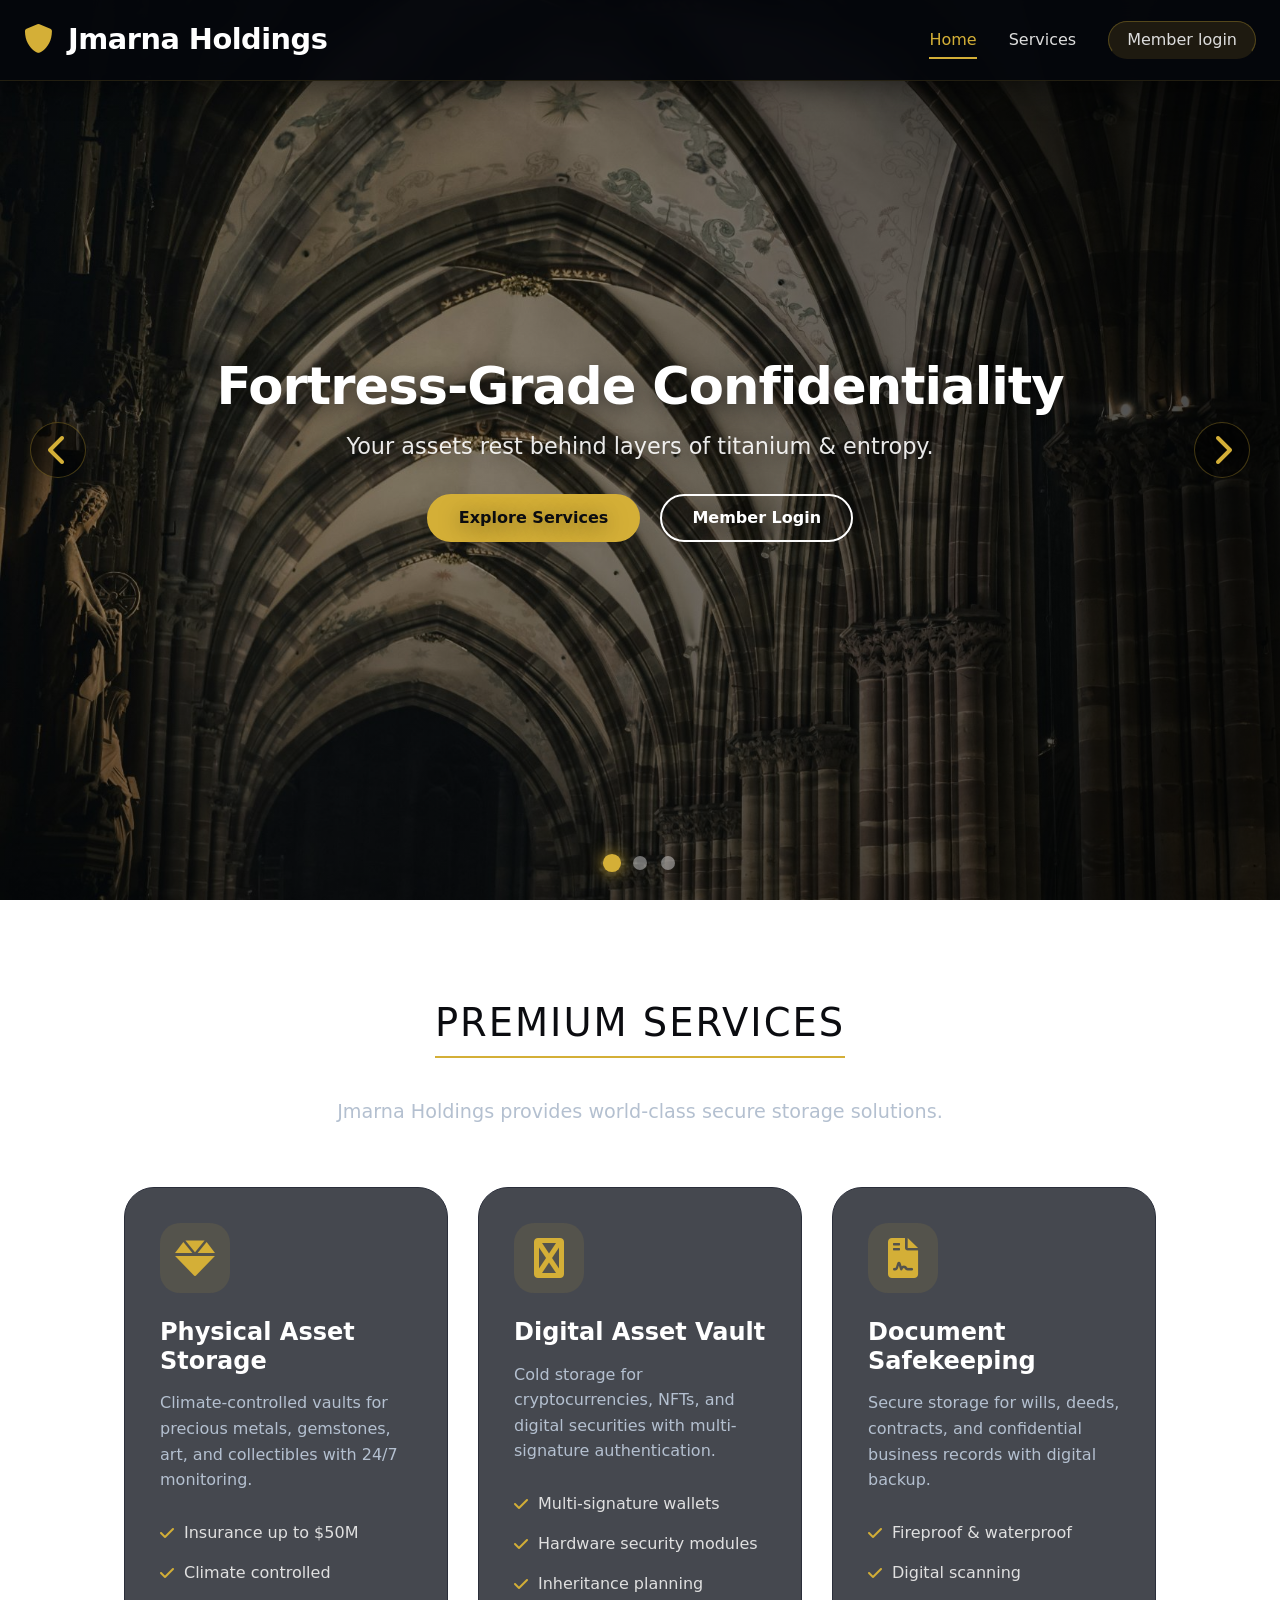
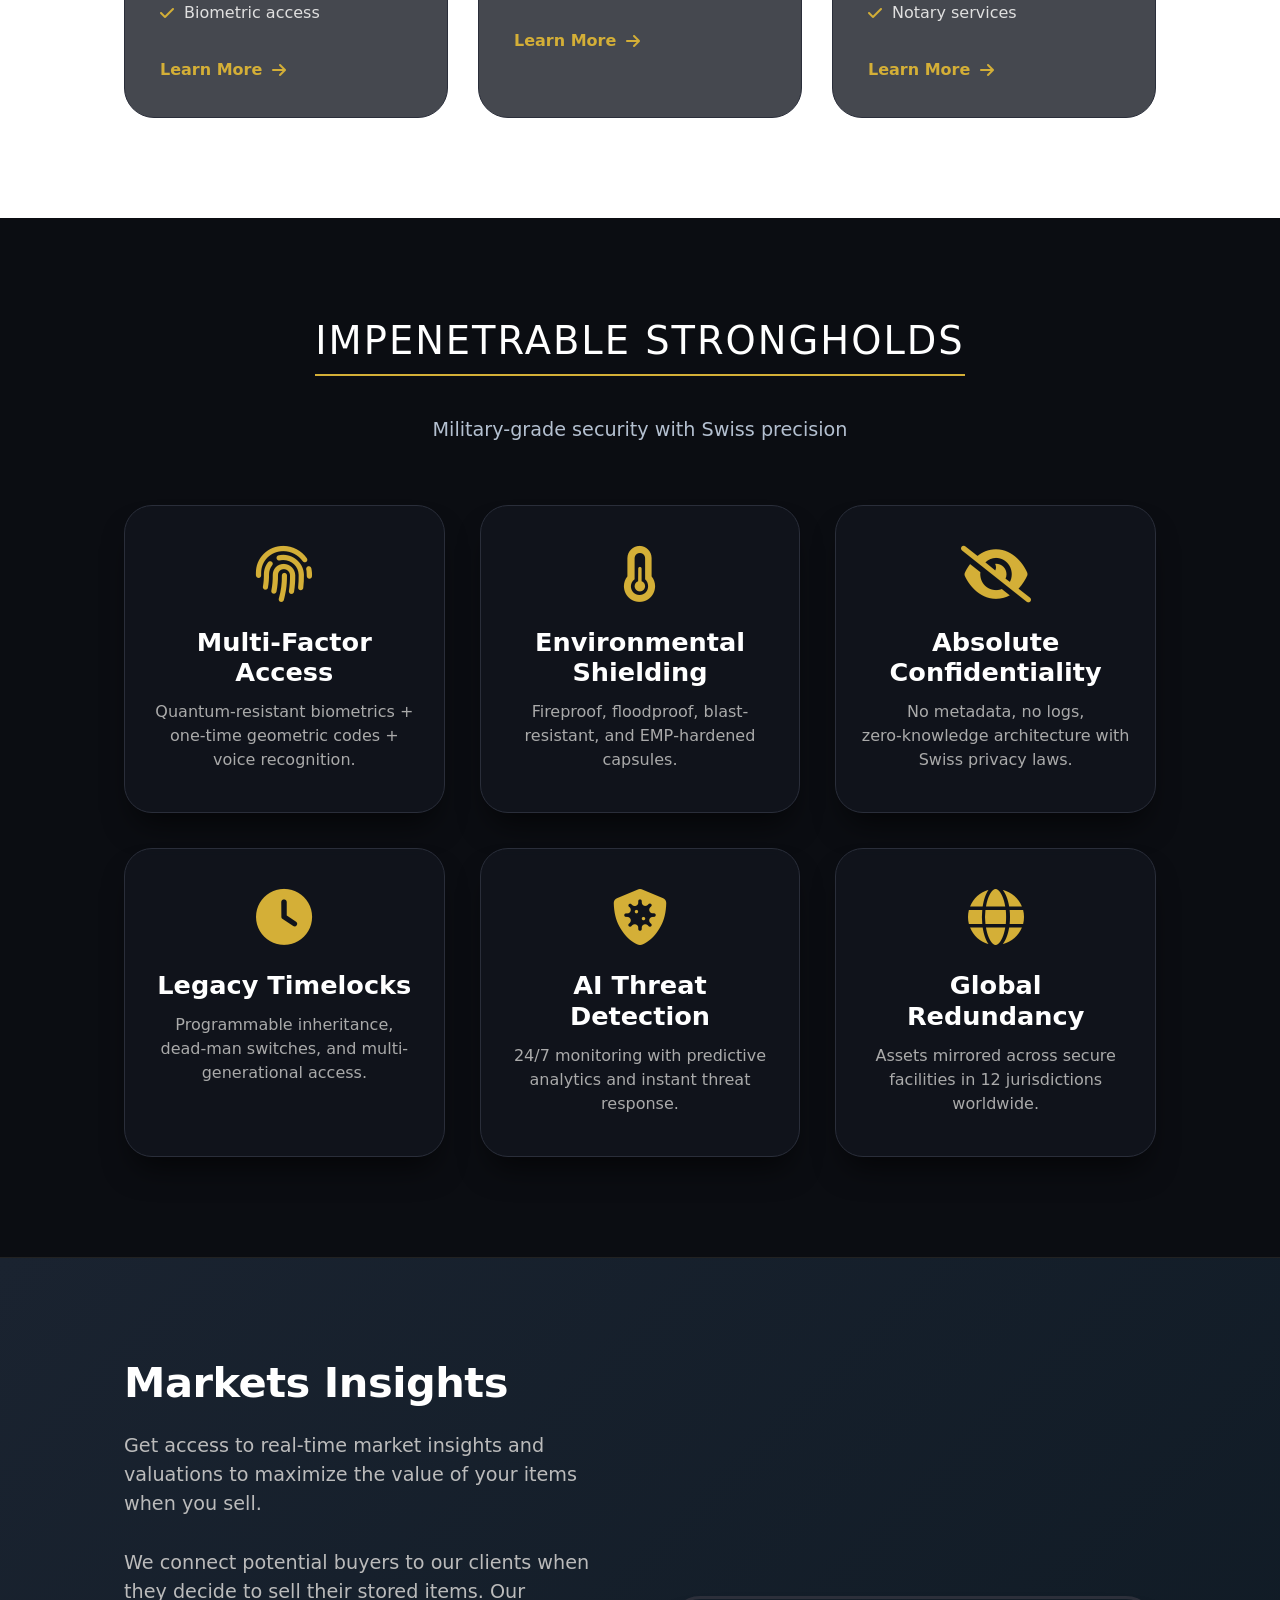
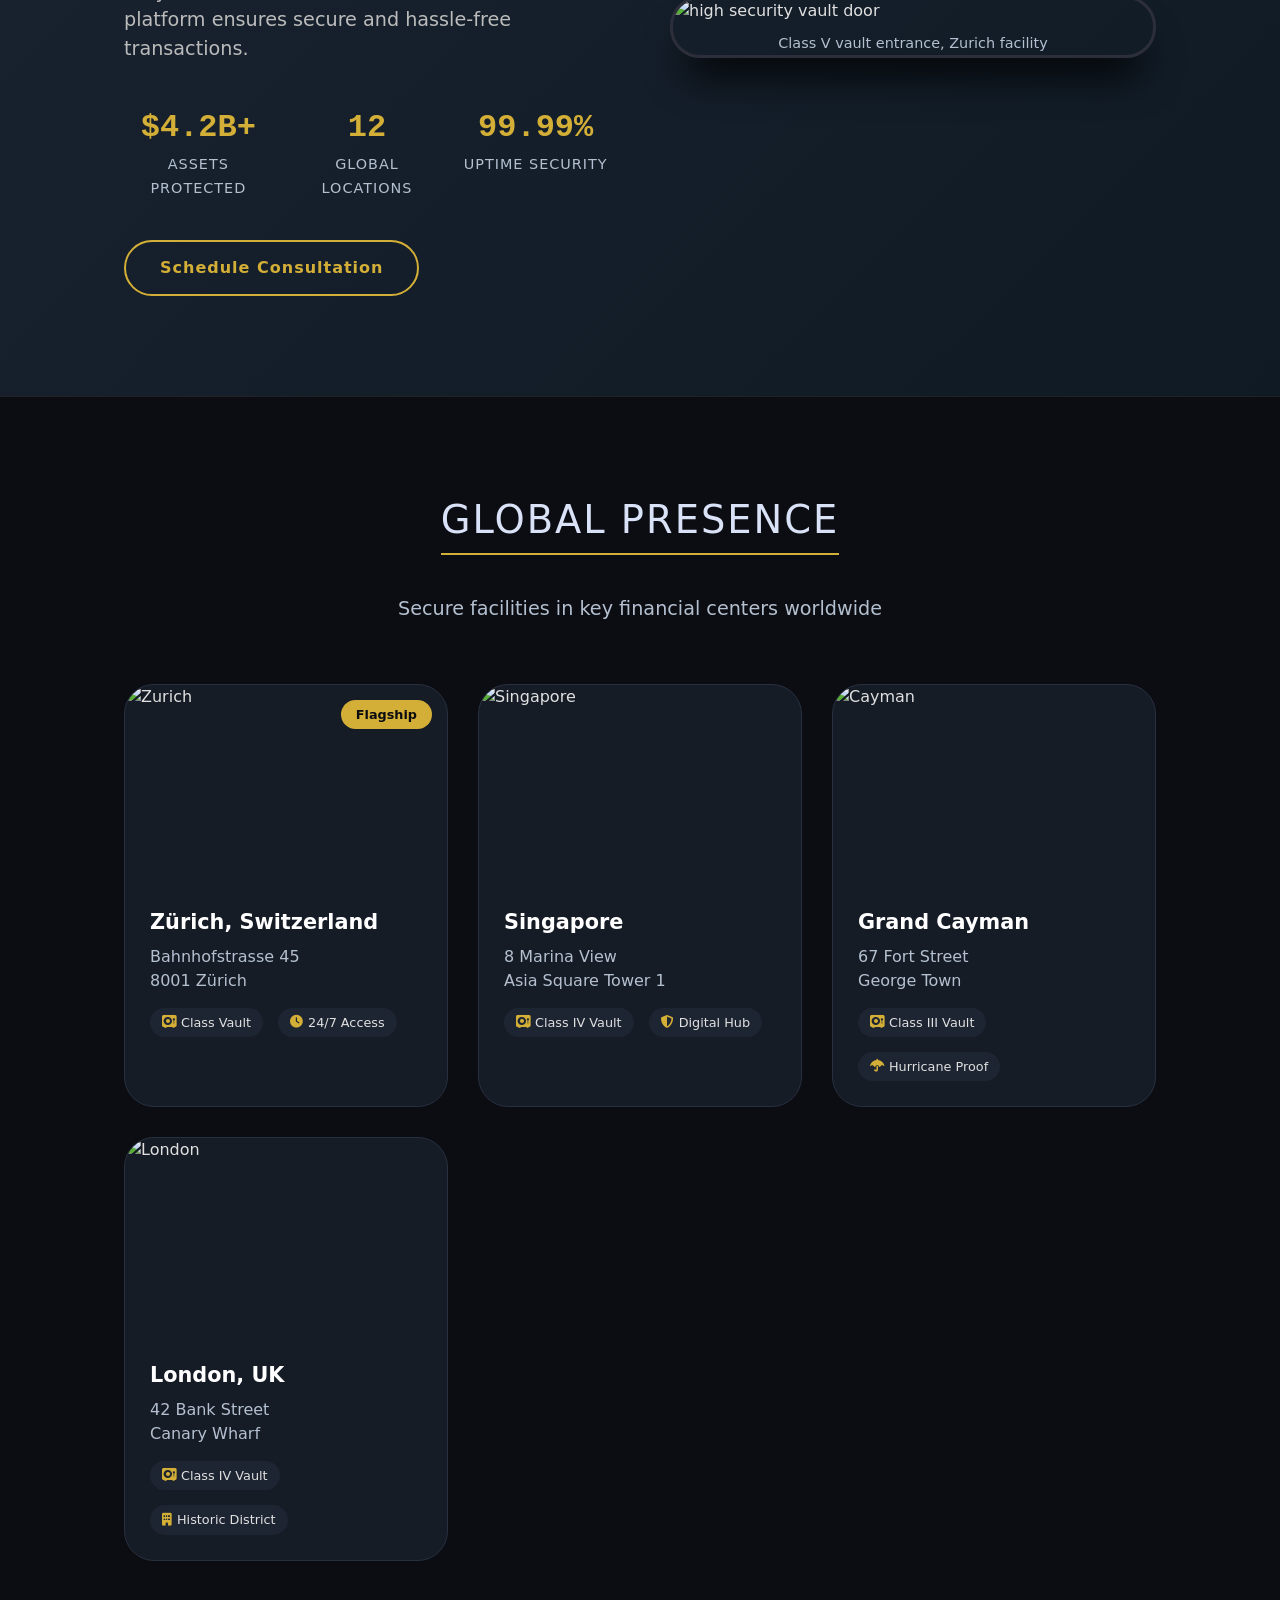
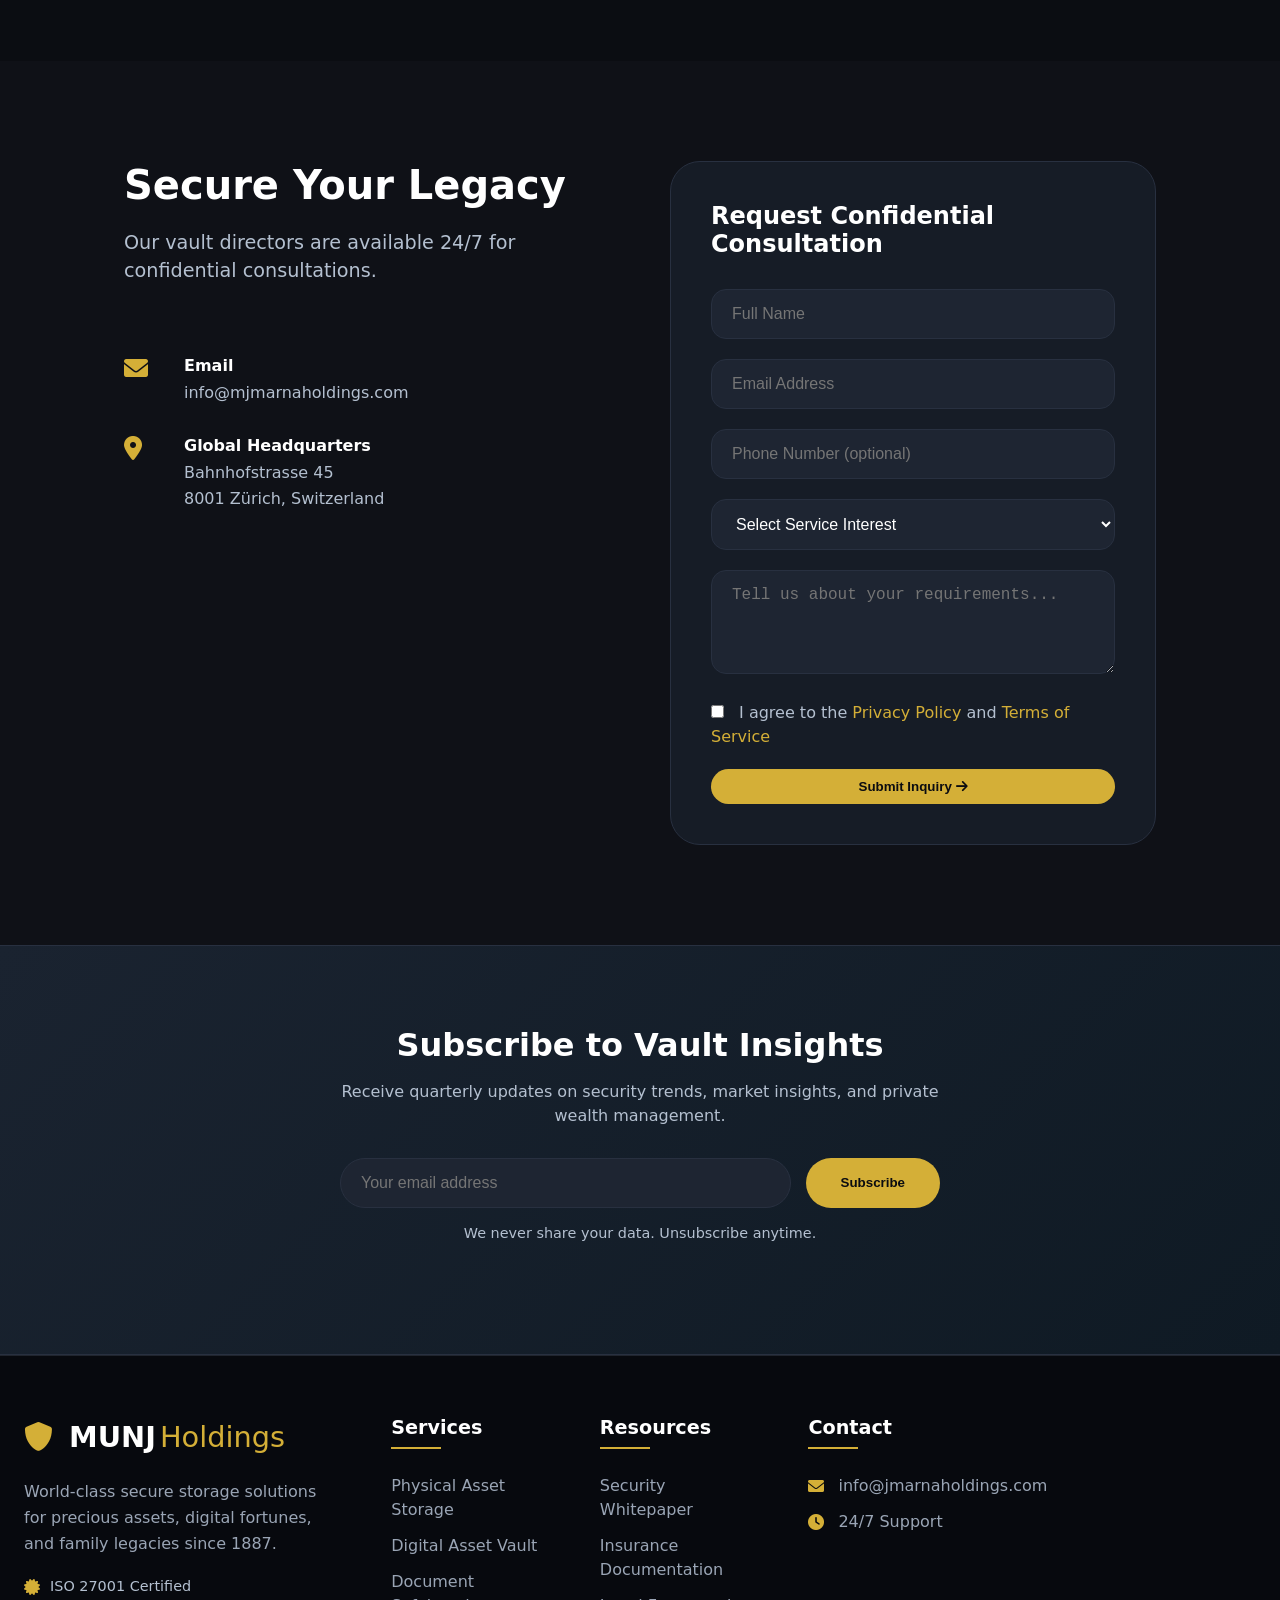
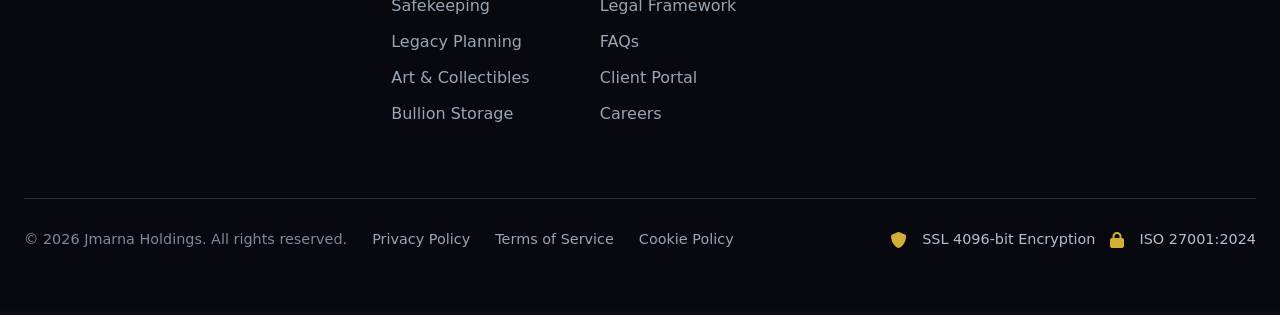
==== commit d6c5a15a: "Add files via upload" ====
--- a/index.html
+++ b/index.html
@@ -3,35 +3,47 @@
 <head>
   <meta charset="UTF-8">
   <meta name="viewport" content="width=device-width, initial-scale=1.0">
-  <title>Aethel Vault | World‑Class Secure Storage</title>
+  <title>Jmarna Holdings | World‑Class Secure Storage</title>
   <link rel="stylesheet" href="style.css">
+  <link rel="stylesheet" href="main.css">
   <link rel="stylesheet" href="https://cdnjs.cloudflare.com/ajax/libs/font-awesome/6.0.0-beta3/css/all.min.css">
 </head>
 <body>
+
+  
   <!-- fixed navigation -->
-  <header class="site-header">
-    <div class="container nav-container">
-      <div class="logo">
-        <i class="fas fa-shield-alt"></i> 
-        <span>MUNJ<span class="vault">Holdings</span></span>
-      </div>
-      <nav class="main-nav">
-        <ul>
-          <li><a href="#home">Home</a></li>
-          <li><a href="#services">Services</a></li>
-         <!-- <li><a href="#features">Strongholds</a></li>
-          <li><a href="#about">Sanctum</a></li>
-          <li><a href="#locations">Locations</a></li>
-          <li><a href="#contact">Contact</a></li>-->
-          <li><a href="login.html" class="btn-secondary">Member login</a></li>
-        </ul>
-      </nav>
-    </div>
-  </header>
+ <!-- Updated Header with Hamburger Menu -->
+<header class="site-header">
+  <div class="container nav-container">
+    <div class="logo">
+      <i class="fas fa-shield-alt"></i> 
+      <span>Jmarna Holdings<span class="vault"></span></span>
+    </div>
+    
+    <!-- Hamburger Menu Toggle -->
+    <div class="menu-toggle" id="menuToggle">
+      <span class="bar"></span>
+      <span class="bar"></span>
+      <span class="bar"></span>
+    </div>
+    
+    <nav class="main-nav" id="mainNav">
+      <ul>
+        <li><a href="#home">Home</a></li>
+        <li><a href="#services">Services</a></li>
+        <!--<li><a href="#features">Strongholds</a></li>
+        <li><a href="#about">Sanctum</a></li>
+        <li><a href="#locations">Locations</a></li>
+        <li><a href="#contact">Contact</a></li>-->
+        <li><a href="login.html" class="login-header">Member login</a></li>
+      </ul>
+    </nav>
+  </div>
+</header>
 
   <!-- HERO SLIDESHOW section -->
   <section id="home" class="hero-slideshow">
-    <div class="slide active" style="background-image: url('https://images.unsplash.com/photo-1586525198428-225f6f12cff9?q=80&w=2070&auto=format&fit=crop');">
+    <div class="slide active" style="background-image: url('images/hero6.jpg');">
       <div class="overlay"></div>
       <div class="slide-content">
         <h1 class="animate-fadeup">Fortress‑Grade Confidentiality</h1>
@@ -42,7 +54,7 @@
         </div>
       </div>
     </div>
-    <div class="slide" style="background-image: url('https://images.unsplash.com/photo-1563013544-824ae1b704d2?q=80&w=2070&auto=format&fit=crop');">
+    <div class="slide" style="background-image: url('images/hero4.jpg');">
       <div class="overlay"></div>
       <div class="slide-content">
         <h1 class="animate-fadeup">Biometric + Time‑Locks</h1>
@@ -53,7 +65,7 @@
         </div>
       </div>
     </div>
-    <div class="slide" style="background-image: url('https://images.unsplash.com/photo-1558494949-ef010cbdcc31?q=80&w=2034&auto=format&fit=crop');">
+    <div class="slide" style="background-image: url('images/hero2.jpg');">
       <div class="overlay"></div>
       <div class="slide-content">
         <h1 class="animate-fadeup">Global Private Sanctums</h1>
@@ -77,8 +89,8 @@
   <section id="services" class="services-section">
     <div class="container">
       <div class="section-header reveal">
-        <h2 class="section-title">PREMIUM VAULT SERVICES</h2>
-        <p class="section-subtitle">Comprehensive security solutions for every asset class</p>
+        <h2 class="section-title">PREMIUM SERVICES</h2>
+        <p class="section-subtitle">Jmarna Holdings provides world-class secure storage solutions.</p>
       </div>
       
       <div class="services-grid">
@@ -124,7 +136,7 @@
           <a href="#" class="service-link">Learn More <i class="fas fa-arrow-right"></i></a>
         </div>
 
-        <div class="service-card reveal">
+       <!-- <div class="service-card reveal">
           <div class="service-icon">
             <i class="fas fa-clock"></i>
           </div>
@@ -136,7 +148,7 @@
             <li><i class="fas fa-check"></i> Legal documentation</li>
           </ul>
           <a href="#" class="service-link">Learn More <i class="fas fa-arrow-right"></i></a>
-        </div>
+        </div>-->
       </div>
     </div>
   </section>
@@ -188,9 +200,9 @@
   <section id="about" class="about-section">
     <div class="container about-flex">
       <div class="about-text reveal">
-        <h2>THE SANCTUM VAULT</h2>
-        <p class="about-lead">More than a safe – a sanctuary for heirlooms, digital fortunes, and irreplaceable artifacts.</p>
-        <p>Each vault is forged from aerospace alloys and monitored by continuous AI threat analysis. Your assets are insured, photographed, and stored in discrete locations across three continents. Only you hold the complete map.</p>
+        <h2>Markets Insights</h2>
+        <p class="about-lead">Get access to real-time market insights and valuations to maximize the value of your items when you sell.</p>
+        <p>We connect potential buyers to our clients when they decide to sell their stored items. Our platform ensures secure and hassle-free transactions.</p>
         
         <div class="about-stats">
           <div class="stat-item">
@@ -295,20 +307,20 @@
           
           <div class="contact-details">
             <div class="contact-item">
-              <i class="fas fa-phone"></i>
+              <!--<i class="fas fa-phone"></i>
               <div>
                 <h4>24/7 Concierge</h4>
                 <p>+41 (0)44 567 8900</p>
                 <p>+65 6789 1234</p>
-              </div>
+              </div>-->
             </div>
             
             <div class="contact-item">
               <i class="fas fa-envelope"></i>
               <div>
                 <h4>Email</h4>
-                <p>concierge@munjholdings.com</p>
-                <p>security@munjholdings.com</p>
+                <p>info@mjmarnaholdings.com</p>
+               <!-- <p>security@jmarnaholdings.com</p>-->
               </div>
             </div>
             
@@ -322,12 +334,12 @@
             </div>
           </div>
           
-          <div class="social-links">
+          <!--<div class="social-links">
             <a href="#"><i class="fab fa-linkedin"></i></a>
             <a href="#"><i class="fab fa-twitter"></i></a>
             <a href="#"><i class="fab fa-facebook"></i></a>
             <a href="#"><i class="fab fa-wechat"></i></a>
-          </div>
+          </div>-->
         </div>
         
         <div class="contact-form reveal">
@@ -393,7 +405,7 @@
           <p class="footer-description">World-class secure storage solutions for precious assets, digital fortunes, and family legacies since 1887.</p>
           <div class="footer-certifications">
             <span><i class="fas fa-certificate"></i> ISO 27001 Certified</span>
-            <span><i class="fas fa-certificate"></i> Swiss Banking Secrecy</span>
+           <!--<span><i class="fas fa-certificate"></i> Swiss Banking Secrecy</span>-->
           </div>
         </div>
         
@@ -409,7 +421,7 @@
           </ul>
         </div>
         
-        <div class="footer-col">
+      <!--  <div class="footer-col">
           <h4>Locations</h4>
           <ul>
             <li><a href="#">Zürich, Switzerland</a></li>
@@ -419,7 +431,7 @@
             <li><a href="#">Luxembourg</a></li>
             <li><a href="#">Dubai, UAE</a></li>
           </ul>
-        </div>
+        </div> -->
         
         <div class="footer-col">
           <h4>Resources</h4>
@@ -436,26 +448,26 @@
         <div class="footer-col">
           <h4>Contact</h4>
           <ul class="footer-contact">
-            <li><i class="fas fa-phone"></i> +41 (0)44 567 8900</li>
-            <li><i class="fas fa-envelope"></i> concierge@aethelvault.com</li>
-            <li><i class="fas fa-clock"></i> 24/7 Concierge</li>
-          </ul>
-          <div class="footer-social">
+            <!--<li><i class="fas fa-phone"></i> +41 (0)44 567 8900</li>-->
+            <li><i class="fas fa-envelope"></i> info@jmarnaholdings.com</li>
+            <li><i class="fas fa-clock"></i> 24/7 Support</li>
+          </ul>
+         <!-- <div class="footer-social">
             <a href="#"><i class="fab fa-linkedin"></i></a>
             <a href="#"><i class="fab fa-twitter"></i></a>
             <a href="#"><i class="fab fa-facebook"></i></a>
             <a href="#"><i class="fab fa-wechat"></i></a>
-          </div>
+          </div>-->
         </div>
       </div>
       
       <div class="footer-bottom">
         <div class="footer-legal">
-          <span>© 2025 Aethel Vault AG. All rights reserved.</span>
+          <span>© 2026 Jmarna Holdings. All rights reserved.</span>
           <a href="#">Privacy Policy</a>
           <a href="#">Terms of Service</a>
           <a href="#">Cookie Policy</a>
-          <a href="#">Impressum</a>
+          
         </div>
         <div class="footer-security">
           <i class="fas fa-shield-alt"></i>
--- a/main.css
+++ b/main.css
@@ -0,0 +1,2456 @@
+/* ========================================
+   MAIN.CSS - Aethel Vault Main Website
+   ======================================== */
+
+/* ---------- RESET & BASE STYLES ---------- */
+* {
+  margin: 0;
+  padding: 0;
+  box-sizing: border-box;
+}
+
+body {
+  font-family: 'Inter', system-ui, -apple-system, BlinkMacSystemFont, 'Segoe UI', Roboto, sans-serif;
+  background-color: #0b0c10;
+  color: #e0e0e0;
+  line-height: 1.5;
+  scroll-behavior: smooth;
+}
+
+.container {
+  max-width: 1200px;
+  margin: 0 auto;
+  padding: 0 24px;
+}
+
+/* ---------- TYPOGRAPHY ---------- */
+h1, h2, h3, h4, h5, h6 {
+  font-weight: 600;
+  line-height: 1.2;
+}
+
+.section-title {
+  text-align: center;
+  font-size: 2.4rem;
+  margin-bottom: 20px;
+  color: #fff;
+  letter-spacing: 2px;
+  font-weight: 500;
+  border-bottom: 2px solid #d4af37;
+  display: inline-block;
+  padding-bottom: 10px;
+  width: auto;
+  margin-left: auto;
+  margin-right: auto;
+}
+
+.section-subtitle {
+  color: #b4c0d0;
+  font-size: 1.2rem;
+  max-width: 700px;
+  margin: 20px auto 0;
+}
+
+
+
+/* ---------- SCROLL ANIMATIONS ---------- */
+.reveal {
+  opacity: 0;
+  transform: translateY(50px);
+  transition: opacity 0.8s ease, transform 0.8s ease;
+}
+
+.reveal.active {
+  opacity: 1;
+  transform: translateY(0);
+}
+
+
+
+
+
+.logo a {
+  text-decoration: none;
+  color: inherit;
+  display: flex;
+  align-items: center;
+  gap: 6px;
+  transition: opacity 0.2s;
+}
+
+.logo a:hover {
+  opacity: 0.9;
+}
+
+.logo a:hover i {
+  color: #e5c158; /* Slightly lighter gold on hover */
+}
+
+
+
+
+
+
+
+/* ---------- MOBILE HEADER WITH HAMBURGER MENU ---------- */
+
+/* Header Styles */
+.site-header {
+  position: fixed;
+  width: 100%;
+  top: 0;
+  z-index: 1000;
+  background: rgba(5, 7, 12, 0.95);
+  backdrop-filter: blur(10px);
+  -webkit-backdrop-filter: blur(10px);
+  border-bottom: 1px solid rgba(212, 175, 55, 0.15);
+  box-shadow: 0 4px 30px rgba(0, 0, 0, 0.5);
+}
+
+.nav-container {
+  display: flex;
+  align-items: center;
+  justify-content: space-between;
+  height: 80px;
+  position: relative;
+}
+
+/* Logo Styles */
+.logo {
+  font-size: 1.8rem;
+  font-weight: 600;
+  letter-spacing: -0.5px;
+  color: #fff;
+  z-index: 1001;
+}
+
+.logo i {
+  color: #d4af37;
+  margin-right: 6px;
+}
+
+.logo .vault {
+  font-weight: 300;
+  color: #d4af37;
+  margin-left: 4px;
+}
+
+/* Hamburger Menu Toggle */
+.menu-toggle {
+  display: none;
+  flex-direction: column;
+  justify-content: space-between;
+  width: 30px;
+  height: 21px;
+  cursor: pointer;
+  z-index: 1001;
+  position: relative;
+}
+
+.menu-toggle .bar {
+  width: 100%;
+  height: 3px;
+  background-color: #d4af37;
+  border-radius: 3px;
+  transition: all 0.3s ease-in-out;
+}
+
+/* Hamburger Animation Classes */
+.menu-toggle.active .bar:nth-child(1) {
+  transform: translateY(9px) rotate(45deg);
+  background-color: #d4af37;
+}
+
+.menu-toggle.active .bar:nth-child(2) {
+  opacity: 0;
+  transform: translateX(-10px);
+}
+
+.menu-toggle.active .bar:nth-child(3) {
+  transform: translateY(-9px) rotate(-45deg);
+  background-color: #d4af37;
+}
+
+/* Main Navigation */
+.main-nav {
+  transition: all 0.3s ease-in-out;
+}
+
+.main-nav ul {
+  display: flex;
+  gap: 2rem;
+  list-style: none;
+  margin: 0;
+  padding: 0;
+}
+
+.main-nav a {
+  text-decoration: none;
+  color: #ddd;
+  font-weight: 500;
+  font-size: 1rem;
+  transition: color 0.2s;
+  padding: 8px 0;
+  border-bottom: 2px solid transparent;
+}
+
+.main-nav a:hover {
+  color: #d4af37;
+  border-bottom-color: #d4af37;
+}
+
+.main-nav a.active {
+  color: #d4af37;
+  border-bottom-color: #d4af37;
+}
+
+.login-header {
+  background: rgba(212, 175, 55, 0.12);
+  padding: 8px 18px !important;
+  border-radius: 40px;
+  border: 1px solid rgba(212, 175, 55, 0.3);
+}
+
+.login-header:hover {
+  background: rgba(212, 175, 55, 0.2);
+}
+
+
+/* ---------- MOBILE RESPONSIVE STYLES ---------- */
+@media (max-width: 768px) {
+  .nav-container {
+    height: 70px;
+  }
+  
+  /* Show hamburger menu */
+  .menu-toggle {
+    display: flex;
+  }
+  
+  /* Hide main navigation by default on mobile */
+  .main-nav {
+    position: fixed;
+    top: 0;
+    right: -100%;
+    width: 80%;
+    max-width: 350px;
+    height: 100vh;
+    background: rgba(10, 12, 18, 0.98);
+    backdrop-filter: blur(10px);
+    -webkit-backdrop-filter: blur(10px);
+    padding: 100px 30px 30px;
+    transition: right 0.4s ease-in-out;
+    box-shadow: -5px 0 30px rgba(0, 0, 0, 0.5);
+    border-left: 1px solid rgba(212, 175, 55, 0.2);
+    z-index: 1000;
+    overflow-y: auto;
+  }
+  
+  /* When menu is active */
+  .main-nav.active {
+    right: 0;
+  }
+  
+  /* Navigation list styling for mobile */
+  .main-nav ul {
+    flex-direction: column;
+    gap: 1.5rem;
+  }
+  
+  .main-nav ul li {
+    width: 100%;
+    opacity: 0;
+    transform: translateX(20px);
+    transition: all 0.3s ease;
+    transition-delay: calc(0.1s * var(--item-index));
+  }
+  
+  .main-nav.active ul li {
+    opacity: 1;
+    transform: translateX(0);
+  }
+  
+  /* Style each list item with custom property for animation delay */
+  .main-nav ul li:nth-child(1) { --item-index: 1; }
+  .main-nav ul li:nth-child(2) { --item-index: 2; }
+  .main-nav ul li:nth-child(3) { --item-index: 3; }
+  .main-nav ul li:nth-child(4) { --item-index: 4; }
+  .main-nav ul li:nth-child(5) { --item-index: 5; }
+  .main-nav ul li:nth-child(6) { --item-index: 6; }
+  .main-nav ul li:nth-child(7) { --item-index: 7; }
+  
+  /* Mobile navigation links */
+  .main-nav a {
+    display: block;
+    padding: 12px 20px;
+    font-size: 1.2rem;
+    color: #fff;
+    border-bottom: 1px solid rgba(212, 175, 55, 0.1);
+    border-radius: 8px;
+    text-align: left;
+  }
+  
+  .main-nav a:hover {
+    background: rgba(212, 175, 55, 0.1);
+    padding-left: 25px;
+    border-bottom-color: #d4af37;
+  }
+  
+  /* Login trigger special styling for mobile */
+  .login-trigger {
+    background: rgba(212, 175, 55, 0.15);
+    border: 1px solid #d4af37;
+    text-align: center !important;
+    margin-top: 10px;
+  }
+  
+  .login-trigger:hover {
+    background: #d4af37;
+    color: #0b0c10 !important;
+  }
+  
+  /* Overlay when menu is open */
+  body.menu-open {
+    overflow: hidden;
+  }
+  
+  body.menu-open::after {
+    content: '';
+    position: fixed;
+    top: 0;
+    left: 0;
+    width: 100%;
+    height: 100%;
+    background: rgba(0, 0, 0, 0.5);
+    z-index: 999;
+    backdrop-filter: blur(3px);
+    animation: fadeIn 0.3s ease;
+  }
+  
+  @keyframes fadeIn {
+    from { opacity: 0; }
+    to { opacity: 1; }
+  }
+}
+
+/* Small mobile devices */
+@media (max-width: 480px) {
+  .logo {
+    font-size: 1.5rem;
+  }
+  
+  .main-nav {
+    width: 85%;
+    padding: 80px 20px 20px;
+  }
+  
+  .main-nav a {
+    font-size: 1rem;
+    padding: 10px 15px;
+  }
+}
+
+/* Landscape orientation on mobile */
+@media (max-height: 500px) and (orientation: landscape) {
+  .main-nav {
+    padding: 70px 30px 20px;
+  }
+  
+  .main-nav ul {
+    gap: 0.8rem;
+  }
+  
+  .main-nav a {
+    padding: 8px 15px;
+    font-size: 0.95rem;
+  }
+}
+
+
+
+
+
+
+
+/* ---------- HERO SLIDESHOW ---------- */
+.hero-slideshow {
+  position: relative;
+  width: 100%;
+  height: 100vh;
+  min-height: 700px;
+  overflow: hidden;
+  margin-top: 0;
+}
+
+.slide {
+  position: absolute;
+  top: 0;
+  left: 0;
+  width: 100%;
+  height: 100%;
+  background-size: cover;
+  background-position: center;
+  opacity: 0;
+  transition: opacity 1.2s cubic-bezier(0.25, 0.46, 0.45, 0.94);
+  display: flex;
+  align-items: center;
+  justify-content: center;
+  text-align: center;
+}
+
+.slide.active {
+  opacity: 1;
+  z-index: 2;
+}
+
+.overlay {
+  position: absolute;
+  top: 0;
+  left: 0;
+  width: 100%;
+  height: 100%;
+  background: radial-gradient(circle at 20% 30%, rgba(0,0,0,0.3), rgba(0,0,0,0.8));
+  z-index: 3;
+}
+
+.slide-content {
+  position: relative;
+  z-index: 4;
+  max-width: 900px;
+  padding: 20px;
+  color: #fff;
+  text-shadow: 0 4px 20px rgba(0,0,0,0.5);
+  transform: translateY(0);
+}
+
+.slide-content h1 {
+  font-size: clamp(2.6rem, 4vw, 5rem);
+  font-weight: 600;
+  letter-spacing: -1px;
+  margin-bottom: 1rem;
+  line-height: 1.1;
+}
+
+.slide-content p {
+  font-size: 1.4rem;
+  opacity: 0.9;
+  font-weight: 300;
+  margin-bottom: 30px;
+}
+
+/* Slide Buttons */
+.slide-buttons {
+  margin-top: 30px;
+  display: flex;
+  gap: 20px;
+  justify-content: center;
+}
+
+.btn-primary, .btn-secondary {
+  display: inline-block;
+  padding: 10px 30px;
+  border-radius: 50px;
+  text-decoration: none;
+  font-weight: 600;
+  transition: all 0.3s;
+}
+
+.btn-primary {
+  background: #d4af37;
+  color: #0b0c10;
+  border: 2px solid #d4af37;
+}
+
+.btn-primary:hover {
+  background: transparent;
+  color: #d4af37;
+}
+
+.btn-secondary {
+  background: transparent;
+  color: #fff;
+  border: 2px solid #fff;
+}
+
+.btn-secondary:hover {
+  background: #fff;
+  color: #0b0c10;
+}
+
+
+/* Slide Arrows */
+.slide-arrow {
+  position: absolute;
+  top: 50%;
+  transform: translateY(-50%);
+  background: rgba(0,0,0,0.45);
+  border: none;
+  color: #d4af37;
+  font-size: 2rem;
+  width: 56px;
+  height: 56px;
+  border-radius: 50%;
+  cursor: pointer;
+  z-index: 10;
+  transition: background 0.2s, border 0.2s;
+  border: 1px solid rgba(212, 175, 55, 0.3);
+  display: flex;
+  align-items: center;
+  justify-content: center;
+}
+
+.slide-arrow:hover {
+  background: rgba(212, 175, 55, 0.25);
+  border-color: #d4af37;
+}
+
+.prev { left: 30px; }
+.next { right: 30px; }
+
+/* Slide Dots */
+.slide-dots {
+  position: absolute;
+  bottom: 30px;
+  left: 50%;
+  transform: translateX(-50%);
+  z-index: 10;
+  display: flex;
+  gap: 14px;
+}
+
+.dot {
+  width: 14px;
+  height: 14px;
+  background: rgba(255,255,255,0.4);
+  border-radius: 50%;
+  cursor: pointer;
+  transition: 0.2s;
+  border: 1px solid transparent;
+}
+
+.dot.active {
+  background: #d4af37;
+  transform: scale(1.3);
+  box-shadow: 0 0 12px #d4af37;
+}
+
+/* Hero Mobile Responsive */
+@media (max-width: 768px) {
+  .hero-slideshow {
+    min-height: 600px;
+  }
+  
+  .slide-content h1 {
+    font-size: 2.2rem;
+  }
+  
+  .slide-content p {
+    font-size: 1.1rem;
+  }
+  
+  .slide-buttons {
+    flex-direction: column;
+    align-items: center;
+    gap: 15px;
+  }
+  
+  .btn-primary, .btn-secondary {
+    padding: 12px 30px;
+    width: 80%;
+    text-align: center;
+  }
+  
+  .slide-arrow {
+    width: 40px;
+    height: 40px;
+    font-size: 1.2rem;
+  }
+  
+  .prev { left: 10px; }
+  .next { right: 10px; }
+}
+
+@media (max-width: 480px) {
+  .slide-content h1 {
+    font-size: 1.8rem;
+  }
+  
+  .slide-content p {
+    font-size: 1rem;
+  }
+  
+  .btn-primary, .btn-secondary {
+    width: 100%;
+  }
+}
+
+
+
+
+
+
+
+
+
+
+
+/* ---------- SERVICES SECTION ---------- */
+.services-section {
+  padding: 100px 100px;
+  background: #ffffff;
+}
+
+.section-header {
+  text-align: center;
+  margin-bottom: 60px;
+}
+
+.section-header h2 {
+  color: #0b0c10;
+}
+
+.services-grid {
+  display: grid;
+  grid-template-columns: repeat(auto-fit, minmax(280px, 1fr));
+  gap: 30px;
+}
+
+.service-card {
+  background: rgba(23, 27, 36, 0.8);
+  backdrop-filter: blur(10px);
+  border: 1px solid #2a2e3a;
+  border-radius: 30px;
+  padding: 35px;
+  transition: transform 0.3s, border-color 0.3s;
+  position: relative;
+  overflow: hidden;
+}
+
+.service-card::before {
+  content: '';
+  position: absolute;
+  top: 0;
+  left: 0;
+  right: 0;
+  height: 4px;
+  background: linear-gradient(90deg, #d4af37, #f5e7b2);
+  transform: translateX(-100%);
+  transition: transform 0.5s;
+}
+
+.service-card:hover::before {
+  transform: translateX(0);
+}
+
+.service-card:hover {
+  transform: translateY(-10px);
+  border-color: #d4af37;
+}
+
+.service-icon {
+  width: 70px;
+  height: 70px;
+  background: rgba(212, 175, 55, 0.1);
+  border-radius: 20px;
+  display: flex;
+  align-items: center;
+  justify-content: center;
+  margin-bottom: 25px;
+}
+
+.service-icon i {
+  font-size: 2.5rem;
+  color: #d4af37;
+}
+
+.service-card h3 {
+  color: #fff;
+  font-size: 1.5rem;
+  margin-bottom: 15px;
+}
+
+.service-card p {
+  color: #b4c0d0;
+  margin-bottom: 20px;
+  line-height: 1.6;
+}
+
+.service-features {
+  list-style: none;
+  margin-bottom: 25px;
+}
+
+.service-features li {
+  color: #e0e0e0;
+  padding: 8px 0;
+  display: flex;
+  align-items: center;
+  gap: 10px;
+}
+
+.service-features i {
+  color: #d4af37;
+  font-size: 1rem;
+}
+
+.service-link {
+  color: #d4af37;
+  text-decoration: none;
+  font-weight: 600;
+  display: inline-flex;
+  align-items: center;
+  gap: 10px;
+  transition: gap 0.2s;
+}
+
+.service-link:hover {
+  gap: 15px;
+}
+
+/* Services Mobile Responsive */
+/* ---------- SERVICES SECTION MOBILE RESPONSIVE ---------- */
+
+/* Tablet and Small Desktop (769px - 1024px) */
+@media (min-width: 769px) and (max-width: 1024px) {
+  .services-grid {
+    grid-template-columns: repeat(2, 1fr);
+    gap: 25px;
+  }
+}
+
+/* Mobile Large (426px - 768px) - TWO COLUMNS */
+@media (max-width: 768px) {
+  .services-section {
+    padding: 60px 0;
+  }
+  
+  .services-grid {
+    grid-template-columns: repeat(2, 1fr); /* Changed from 1fr to 2 columns */
+    gap: 15px; /* Slightly smaller gap for mobile */
+  }
+  
+  .service-card {
+    padding: 20px 15px; /* Slightly smaller padding for mobile */
+  }
+  
+  .service-card h3 {
+    font-size: 1.1rem; /* Smaller font size for mobile */
+    margin-bottom: 10px;
+  }
+  
+  .service-card p {
+    font-size: 0.9rem; /* Smaller paragraph text */
+    margin-bottom: 15px;
+  }
+  
+  .service-icon {
+    width: 50px;
+    height: 50px;
+    margin-bottom: 15px;
+  }
+  
+  .service-icon i {
+    font-size: 1.8rem; /* Smaller icons */
+  }
+  
+  .service-features li {
+    font-size: 0.85rem;
+    padding: 5px 0;
+  }
+  
+  .service-features i {
+    font-size: 0.8rem;
+  }
+  
+  .service-link {
+    font-size: 0.9rem;
+  }
+}
+
+/* Mobile Small (320px - 425px) - Still 2 columns but adjust */
+@media (max-width: 425px) {
+  .services-grid {
+    gap: 10px; /* Even smaller gap for very small phones */
+  }
+  
+  .service-card {
+    padding: 15px 10px;
+  }
+  
+  .service-card h3 {
+    font-size: 1rem;
+  }
+  
+  .service-card p {
+    font-size: 0.8rem;
+    margin-bottom: 10px;
+  }
+  
+  .service-icon {
+    width: 40px;
+    height: 40px;
+    margin-bottom: 10px;
+  }
+  
+  .service-icon i {
+    font-size: 1.5rem;
+  }
+  
+  .service-features li {
+    font-size: 0.75rem;
+    padding: 3px 0;
+  }
+  
+  .service-link {
+    font-size: 0.8rem;
+  }
+}
+
+/* Handle very small devices */
+@media (max-width: 320px) {
+  .services-grid {
+    grid-template-columns: 1fr; /* Back to 1 column for extremely small phones */
+  }
+}
+
+
+
+
+
+
+
+
+
+
+
+/* ---------- FEATURES SECTION ---------- */
+.features-section {
+  padding: 100px 100px;
+  background: #0b0d12;
+}
+
+.features-section h2 {
+  color: #fff;
+}
+
+.features-grid {
+  display: grid;
+  grid-template-columns: repeat(auto-fit, minmax(300px, 1fr));
+  gap: 35px;
+  margin-top: 20px;
+}
+
+.feature-card {
+  background: rgba(18, 22, 30, 0.8);
+  backdrop-filter: blur(5px);
+  border: 1px solid #2a2e3a;
+  border-radius: 28px;
+  padding: 40px 25px;
+  text-align: center;
+  transition: transform 0.2s, border-color 0.2s;
+  box-shadow: 0 20px 30px -10px rgba(0,0,0,0.6);
+}
+
+.feature-card:hover {
+  border-color: #d4af37;
+  transform: translateY(-10px);
+}
+
+.feature-card i {
+  font-size: 3.5rem;
+  color: #d4af37;
+  margin-bottom: 25px;
+}
+
+.feature-card h3 {
+  font-size: 1.6rem;
+  margin-bottom: 12px;
+  color: #fff;
+}
+
+.feature-card p {
+  color: #aaa;
+  font-size: 1rem;
+}
+
+/* Features Mobile Responsive */
+/* ---------- FEATURES SECTION MOBILE RESPONSIVE ---------- */
+
+/* Tablet and Small Desktop (769px - 1024px) */
+@media (min-width: 769px) and (max-width: 1024px) {
+  .features-grid {
+    grid-template-columns: repeat(2, 1fr);
+    gap: 25px;
+  }
+}
+
+/* Mobile Large (426px - 768px) - TWO COLUMNS */
+@media (max-width: 768px) {
+  .features-section {
+    padding: 60px 0;
+  }
+  
+  .features-grid {
+    grid-template-columns: repeat(2, 1fr); /* Changed from 1fr to 2 columns */
+    gap: 15px;
+  }
+  
+  .feature-card {
+    padding: 20px 15px;
+  }
+  
+  .feature-card i {
+    font-size: 2.5rem;
+    margin-bottom: 15px;
+  }
+  
+  .feature-card h3 {
+    font-size: 1.2rem;
+    margin-bottom: 10px;
+  }
+  
+  .feature-card p {
+    font-size: 0.9rem;
+    line-height: 1.4;
+  }
+}
+
+/* Mobile Small (376px - 425px) */
+@media (max-width: 425px) {
+  .features-grid {
+    gap: 12px;
+  }
+  
+  .feature-card {
+    padding: 15px 12px;
+  }
+  
+  .feature-card i {
+    font-size: 2.2rem;
+    margin-bottom: 12px;
+  }
+  
+  .feature-card h3 {
+    font-size: 1.1rem;
+    margin-bottom: 8px;
+  }
+  
+  .feature-card p {
+    font-size: 0.8rem;
+  }
+}
+
+/* Mobile Extra Small (321px - 375px) */
+@media (max-width: 375px) {
+  .feature-card {
+    padding: 12px 10px;
+  }
+  
+  .feature-card i {
+    font-size: 2rem;
+    margin-bottom: 10px;
+  }
+  
+  .feature-card h3 {
+    font-size: 1rem;
+  }
+  
+  .feature-card p {
+    font-size: 0.75rem;
+  }
+}
+
+/* Tiny Phones (320px and below) - fallback to 1 column */
+@media (max-width: 320px) {
+  .features-grid {
+    grid-template-columns: 1fr; /* Back to 1 column for very small phones */
+  }
+  
+  .feature-card {
+    padding: 20px;
+  }
+  
+  .feature-card h3 {
+    font-size: 1.2rem;
+  }
+  
+  .feature-card p {
+    font-size: 0.9rem;
+  }
+}
+
+
+
+
+
+
+
+
+
+
+/* ---------- ABOUT SECTION ---------- */
+.about-section {
+  padding: 100px 100px;
+  background: linear-gradient(135deg, #1a2330 0%, #0f1a24 100%);
+  border-top: 1px solid #222;
+  border-bottom: 1px solid #222;
+}
+
+.about-flex {
+  display: flex;
+  align-items: center;
+  gap: 60px;
+  flex-wrap: wrap;
+}
+
+.about-text {
+  flex: 1 1 300px;
+}
+
+.about-text h2 {
+  font-size: 2.6rem;
+  font-weight: 600;
+  color: #fff;
+  margin-bottom: 25px;
+  letter-spacing: -0.5px;
+}
+
+.about-lead {
+  font-size: 1.3rem;
+  color: #fff;
+  margin-bottom: 20px;
+  font-weight: 300;
+}
+
+.about-text p {
+  font-size: 1.2rem;
+  color: #bbb;
+  margin-bottom: 30px;
+}
+
+/* About Stats */
+.about-stats {
+  display: grid;
+  grid-template-columns: repeat(3, 1fr);
+  gap: 20px;
+  margin: 40px 0;
+}
+
+.stat-item {
+  text-align: center;
+}
+
+.stat-number {
+  display: block;
+  color: #d4af37;
+  font-size: 2rem;
+  font-weight: 700;
+  font-family: 'Courier New', monospace;
+}
+
+.stat-label {
+  color: #b4c0d0;
+  font-size: 0.9rem;
+  text-transform: uppercase;
+  letter-spacing: 1px;
+}
+
+.btn-outline {
+  display: inline-block;
+  padding: 14px 34px;
+  border: 2px solid #d4af37;
+  color: #d4af37;
+  text-decoration: none;
+  font-weight: 600;
+  letter-spacing: 1px;
+  border-radius: 60px;
+  transition: background 0.2s, color 0.2s;
+}
+
+.btn-outline:hover {
+  background: #d4af37;
+  color: #0b0d12;
+}
+
+.about-image {
+  flex: 1 1 300px;
+  border-radius: 30px;
+  overflow: hidden;
+  border: 3px solid #2c2f3a;
+  box-shadow: 0 30px 40px -15px black;
+}
+
+.about-image img {
+  width: 100%;
+  height: auto;
+  display: block;
+  transition: transform 7s;
+}
+
+.about-image:hover img {
+  transform: scale(1.1);
+}
+
+.image-caption {
+  text-align: center;
+  color: #b4c0d0;
+  font-size: 0.9rem;
+  margin-top: 10px;
+}
+
+/* About Mobile Responsive */
+/* ---------- ABOUT SECTION MOBILE RESPONSIVE ---------- */
+@media (max-width: 768px) {
+  .about-section {
+    padding: 60px 0;
+  }
+  
+  .about-flex {
+    flex-direction: column;
+    gap: 30px;
+  }
+  
+  .about-text h2 {
+    font-size: 2rem;
+    text-align: center;
+    margin-bottom: 15px;
+  }
+  
+  .about-lead {
+    font-size: 1.1rem;
+    text-align: center;
+    margin-bottom: 15px;
+  }
+  
+  .about-text p {
+    font-size: 1rem;
+    text-align: center;
+    margin-bottom: 20px;
+  }
+  
+  /* Stats in a ROW on mobile - FIXED OVERLAPPING */
+  .about-stats {
+    display: flex;
+    flex-direction: row;
+    justify-content: center;
+    gap: 15px;
+    margin: 20px auto;
+    max-width: 100%;
+    padding: 0 10px;
+    flex-wrap: wrap; /* Allows wrapping if needed */
+  }
+  
+  .stat-item {
+    flex: 0 1 auto; /* Don't force equal width */
+    min-width: 80px; /* Minimum width */
+    text-align: center;
+    padding: 5px;
+  }
+  
+  .stat-number {
+    font-size: 1.4rem;
+    margin-bottom: 3px;
+    white-space: nowrap; /* Keep numbers from breaking */
+  }
+  
+  .stat-label {
+    font-size: 0.75rem;
+    text-transform: uppercase;
+    letter-spacing: 0.5px;
+    white-space: nowrap; /* Keep labels from breaking */
+  }
+  
+ .btn-outline {
+    width: 100%;
+    text-align: center;
+  }
+  
+  .about-image {
+    width: 100%;
+    max-width: 500px;
+    margin: 0 auto;
+  }
+}
+
+/* Small Mobile (480px and below) */
+@media (max-width: 480px) {
+  .about-stats {
+    gap: 10px;
+    justify-content: space-around;
+  }
+  
+  .stat-item {
+    min-width: 70px;
+  }
+  
+  .stat-number {
+    font-size: 1.2rem;
+  }
+  
+  .stat-label {
+    font-size: 0.7rem;
+  }
+}
+
+/* Very Small Mobile (375px and below) */
+@media (max-width: 375px) {
+  .about-stats {
+    gap: 8px;
+  }
+  
+  .stat-item {
+    min-width: 60px;
+  }
+  
+  .stat-number {
+    font-size: 1rem;
+  }
+  
+  .stat-label {
+    font-size: 0.6rem;
+  }
+}
+
+/* Extra Small - Force 2 rows if still overlapping */
+@media (max-width: 320px) {
+  .about-stats {
+    display: grid;
+    grid-template-columns: repeat(2, 1fr);
+    gap: 15px;
+  }
+  
+  .stat-item {
+    min-width: auto;
+  }
+  
+  .stat-number {
+    font-size: 1.2rem;
+  }
+  
+  .stat-label {
+    font-size: 0.7rem;
+    white-space: normal;
+  }
+}
+
+
+
+
+
+
+
+
+
+
+/* ---------- LOCATIONS SECTION ---------- */
+.locations-section {
+  padding: 100px 100px;
+  background: #0b0d12;
+}
+
+
+.locations-section h2 {
+  color: #d9e2f7;
+}
+
+.locations-grid {
+  display: grid;
+  grid-template-columns: repeat(auto-fit, minmax(280px, 1fr));
+  gap: 30px;
+}
+
+.location-card {
+  background: #161c26;
+  border-radius: 30px;
+  overflow: hidden;
+  border: 1px solid #283040;
+  transition: transform 0.3s;
+}
+
+.location-card:hover {
+  transform: translateY(-10px);
+  border-color: #d4af37;
+}
+
+.location-image {
+  position: relative;
+  height: 200px;
+  overflow: hidden;
+}
+
+.location-image img {
+  width: 100%;
+  height: 100%;
+  object-fit: cover;
+  transition: transform 0.5s;
+}
+
+.location-card:hover .location-image img {
+  transform: scale(1.1);
+}
+
+.location-badge {
+  position: absolute;
+  top: 15px;
+  right: 15px;
+  background: #d4af37;
+  color: #0b0c10;
+  padding: 5px 15px;
+  border-radius: 30px;
+  font-size: 0.8rem;
+  font-weight: 600;
+}
+
+.location-info {
+  padding: 25px;
+}
+
+.location-info h3 {
+  color: #fff;
+  font-size: 1.3rem;
+  margin-bottom: 10px;
+}
+
+.location-info p {
+  color: #b4c0d0;
+  margin-bottom: 15px;
+  line-height: 1.5;
+}
+
+.location-features {
+  display: flex;
+  gap: 15px;
+  flex-wrap: wrap;
+}
+
+.location-features span {
+  background: #1e2532;
+  color: #e0e0e0;
+  padding: 5px 12px;
+  border-radius: 30px;
+  font-size: 0.8rem;
+  display: flex;
+  align-items: center;
+  gap: 5px;
+}
+
+.location-features i {
+  color: #d4af37;
+}
+
+/* Locations Mobile Responsive */
+/* ---------- LOCATIONS SECTION MOBILE RESPONSIVE ---------- */
+
+/* Tablet and Small Desktop (769px - 1024px) */
+@media (min-width: 769px) and (max-width: 1024px) {
+  .locations-grid {
+    grid-template-columns: repeat(2, 1fr);
+    gap: 25px;
+  }
+}
+
+/* Mobile Large (426px - 768px) - TWO COLUMNS */
+@media (max-width: 768px) {
+  .locations-section {
+    padding: 60px 0;
+  }
+  
+  .locations-grid {
+    grid-template-columns: repeat(2, 1fr); /* Two columns on mobile */
+    gap: 15px;
+  }
+  
+  .location-card {
+    margin: 0;
+  }
+  
+  .location-image {
+    height: 150px; /* Smaller height for mobile */
+  }
+  
+  .location-badge {
+    top: 10px;
+    right: 10px;
+    padding: 3px 10px;
+    font-size: 0.7rem;
+  }
+  
+  .location-info {
+    padding: 15px 12px;
+  }
+  
+  .location-info h3 {
+    font-size: 1.1rem;
+    margin-bottom: 5px;
+  }
+  
+  .location-info p {
+    font-size: 0.8rem;
+    margin-bottom: 10px;
+    line-height: 1.4;
+  }
+  
+  .location-features {
+    gap: 8px;
+  }
+  
+  .location-features span {
+    padding: 4px 8px;
+    font-size: 0.7rem;
+  }
+  
+  .location-features i {
+    font-size: 0.7rem;
+  }
+}
+
+/* Mobile Small (376px - 425px) */
+@media (max-width: 425px) {
+  .locations-grid {
+    gap: 12px;
+  }
+  
+  .location-image {
+    height: 130px;
+  }
+  
+  .location-info {
+    padding: 12px 10px;
+  }
+  
+  .location-info h3 {
+    font-size: 1rem;
+  }
+  
+  .location-info p {
+    font-size: 0.75rem;
+  }
+  
+  .location-features span {
+    padding: 3px 6px;
+    font-size: 0.65rem;
+  }
+}
+
+/* Mobile Extra Small (321px - 375px) */
+@media (max-width: 375px) {
+  .locations-grid {
+    gap: 10px;
+  }
+  
+  .location-image {
+    height: 120px;
+  }
+  
+  .location-info h3 {
+    font-size: 0.95rem;
+  }
+  
+  .location-info p {
+    font-size: 0.7rem;
+  }
+}
+
+/* Tiny Phones (320px and below) - fallback to 1 column */
+@media (max-width: 320px) {
+  .locations-grid {
+    grid-template-columns: 1fr; /* Back to 1 column for very small phones */
+  }
+  
+  .location-image {
+    height: 160px;
+  }
+  
+  .location-info h3 {
+    font-size: 1.1rem;
+  }
+  
+  .location-info p {
+    font-size: 0.85rem;
+  }
+}
+
+
+
+
+
+
+
+
+
+
+
+
+
+
+
+/* ---------- CONTACT SECTION ---------- */
+.contact-section {
+  padding: 100px 100px;
+  background: #0f1117;
+}
+
+.contact-grid {
+  display: grid;
+  grid-template-columns: 1fr 1fr;
+  gap: 60px;
+}
+
+/* Contact Info */
+.contact-info h2 {
+  color: #fff;
+  font-size: 2.5rem;
+  margin-bottom: 20px;
+}
+
+.contact-lead {
+  color: #b4c0d0;
+  font-size: 1.2rem;
+  margin-bottom: 40px;
+}
+
+.contact-details {
+  margin-bottom: 40px;
+}
+
+.contact-item {
+  display: flex;
+  gap: 20px;
+  margin-bottom: 30px;
+}
+
+.contact-item i {
+  color: #d4af37;
+  font-size: 1.5rem;
+  width: 40px;
+}
+
+.contact-item h4 {
+  color: #fff;
+  margin-bottom: 5px;
+}
+
+.contact-item p {
+  color: #b4c0d0;
+  line-height: 1.6;
+}
+
+.social-links {
+  display: flex;
+  gap: 15px;
+}
+
+.social-links a {
+  width: 45px;
+  height: 45px;
+  background: #1e2532;
+  border-radius: 50%;
+  display: flex;
+  align-items: center;
+  justify-content: center;
+  color: #d4af37;
+  font-size: 1.2rem;
+  transition: all 0.3s;
+  border: 1px solid #283040;
+}
+
+.social-links a:hover {
+  background: #d4af37;
+  color: #0b0c10;
+  border-color: #d4af37;
+}
+
+/* Contact Form */
+.contact-form {
+  background: #161c26;
+  border-radius: 30px;
+  padding: 40px;
+  border: 1px solid #283040;
+}
+
+.contact-form h3 {
+  color: #fff;
+  font-size: 1.5rem;
+  margin-bottom: 30px;
+}
+
+.form-group {
+  margin-bottom: 20px;
+}
+
+.form-group input,
+.form-group select,
+.form-group textarea {
+  width: 100%;
+  padding: 15px 20px;
+  background: #1e2532;
+  border: 1px solid #283040;
+  border-radius: 15px;
+  color: #fff;
+  font-size: 1rem;
+  transition: border-color 0.2s;
+}
+
+.form-group input:focus,
+.form-group select:focus,
+.form-group textarea:focus {
+  outline: none;
+  border-color: #d4af37;
+}
+
+.form-group select {
+  cursor: pointer;
+}
+
+.form-group select option {
+  background: #1e2532;
+  color: #fff;
+}
+
+.form-group.checkbox {
+  display: flex;
+  align-items: center;
+  gap: 10px;
+}
+
+.form-group.checkbox input {
+  width: auto;
+  margin-right: 10px;
+}
+
+.form-group.checkbox label {
+  color: #b4c0d0;
+}
+
+.form-group.checkbox a {
+  color: #d4af37;
+  text-decoration: none;
+}
+
+.form-group.checkbox a:hover {
+  text-decoration: underline;
+}
+
+.btn-full {
+  width: 100%;
+  text-align: center;
+  border: none;
+  cursor: pointer;
+}
+
+/* Contact Mobile Responsive */
+@media (max-width: 992px) {
+  .contact-grid {
+    grid-template-columns: 1fr;
+    gap: 40px;
+  }
+}
+
+@media (max-width: 768px) {
+  .contact-section {
+    padding: 60px 0;
+  }
+  
+  .contact-info h2 {
+    font-size: 2rem;
+  }
+  
+  .contact-lead {
+    font-size: 1rem;
+  }
+  
+  .contact-item {
+    flex-direction: column;
+    gap: 10px;
+  }
+  
+  .contact-form {
+    padding: 30px 20px;
+  }
+  
+  .contact-form h3 {
+    font-size: 1.3rem;
+  }
+  
+  .form-group.checkbox {
+    flex-wrap: wrap;
+  }
+}
+
+
+
+
+
+
+
+/* ---------- NEWSLETTER SECTION ---------- */
+.newsletter-section {
+  padding: 80px 100px;
+  background: linear-gradient(135deg, #1a2330 0%, #0f1a24 100%);
+  border-top: 1px solid #283040;
+  border-bottom: 1px solid #283040;
+}
+
+.newsletter-content {
+  text-align: center;
+  max-width: 600px;
+  margin: 0 auto;
+}
+
+.newsletter-content h3 {
+  color: #fff;
+  font-size: 2rem;
+  margin-bottom: 15px;
+}
+
+.newsletter-content p {
+  color: #b4c0d0;
+  margin-bottom: 30px;
+}
+
+.newsletter-form {
+  display: flex;
+  gap: 15px;
+  margin-bottom: 15px;
+}
+
+.newsletter-form input {
+  flex: 1;
+  padding: 15px 20px;
+  background: #1e2532;
+  border: 1px solid #283040;
+  border-radius: 50px;
+  color: #fff;
+  font-size: 1rem;
+}
+
+.newsletter-form input:focus {
+  outline: none;
+  border-color: #d4af37;
+}
+
+.newsletter-form button {
+  padding: 15px 35px;
+  border: none;
+  cursor: pointer;
+}
+
+.newsletter-note {
+  color: #7e8a9c;
+  font-size: 0.9rem;
+}
+
+/* Newsletter Mobile Responsive */
+@media (max-width: 768px) {
+  .newsletter-section {
+    padding: 60px 0;
+  }
+  
+  .newsletter-content h3 {
+    font-size: 1.5rem;
+  }
+  
+  .newsletter-form {
+    flex-direction: column;
+  }
+  
+  .newsletter-form input,
+  .newsletter-form button {
+    width: 100%;
+  }
+}
+
+
+
+
+
+
+
+
+/* ========================================
+   FOOTER SECTION - Rows Layout on Mobile
+   ======================================== */
+
+/* ---------- FOOTER BASE STYLES ---------- */
+.site-footer {
+  background: #07090e;
+  padding: 0 0 30px;
+  border-top: 1px solid #20252e;
+}
+
+.container {
+  max-width: 1400px;
+  margin: 0 auto;
+  padding: 0 24px;
+}
+
+/* ---------- FOOTER MAIN GRID ---------- */
+.footer-main {
+  display: grid;
+  grid-template-columns: 2fr repeat(4, 1fr); /* 5 columns on desktop */
+  gap: 40px;
+  padding: 60px 0;
+}
+
+/* Footer Logo Column */
+.footer-col:first-child {
+  grid-column: span 1;
+}
+
+.footer-logo {
+  font-size: 1.8rem;
+  font-weight: 600;
+  color: #fff;
+  margin-bottom: 20px;
+}
+
+.footer-logo i {
+  color: #d4af37;
+  margin-right: 6px;
+}
+
+.footer-logo .vault {
+  font-weight: 300;
+  color: #d4af37;
+  margin-left: 4px;
+}
+
+.footer-description {
+  color: #9aa5b5;
+  line-height: 1.6;
+  margin-bottom: 20px;
+  max-width: 300px;
+}
+
+.footer-certifications {
+  display: flex;
+  flex-direction: column;
+  gap: 10px;
+}
+
+.footer-certifications span {
+  color: #b4c0d0;
+  font-size: 0.9rem;
+  display: flex;
+  align-items: center;
+  gap: 10px;
+}
+
+.footer-certifications i {
+  color: #d4af37;
+  font-size: 1rem;
+}
+
+/* Footer Columns */
+.footer-col h4 {
+  color: #fff;
+  font-size: 1.2rem;
+  margin-bottom: 25px;
+  position: relative;
+  padding-bottom: 10px;
+}
+
+.footer-col h4::after {
+  content: '';
+  position: absolute;
+  bottom: 0;
+  left: 0;
+  width: 50px;
+  height: 2px;
+  background: #d4af37;
+  transition: width 0.3s ease;
+}
+
+.footer-col:hover h4::after {
+  width: 70px;
+}
+
+.footer-col ul {
+  list-style: none;
+  padding: 0;
+  margin: 0;
+}
+
+.footer-col ul li {
+  margin-bottom: 12px;
+}
+
+.footer-col ul li a {
+  color: #9aa5b5;
+  text-decoration: none;
+  transition: all 0.2s ease;
+  display: inline-block;
+}
+
+.footer-col ul li a:hover {
+  color: #d4af37;
+  transform: translateX(5px);
+}
+
+/* Footer Contact Info */
+.footer-contact li {
+  color: #9aa5b5;
+  display: flex;
+  align-items: center;
+  gap: 10px;
+  margin-bottom: 15px;
+}
+
+.footer-contact i {
+  color: #d4af37;
+  width: 20px;
+  font-size: 1rem;
+}
+
+/* Footer Social Links */
+.footer-social {
+  display: flex;
+  gap: 15px;
+  margin-top: 20px;
+}
+
+.footer-social a {
+  width: 40px;
+  height: 40px;
+  background: #1e2532;
+  border-radius: 50%;
+  display: flex;
+  align-items: center;
+  justify-content: center;
+  color: #d4af37;
+  font-size: 1.2rem;
+  transition: all 0.3s ease;
+  border: 1px solid #283040;
+}
+
+.footer-social a:hover {
+  background: #d4af37;
+  color: #0b0c10;
+  transform: translateY(-3px);
+  border-color: #d4af37;
+}
+
+/* ---------- FOOTER BOTTOM ---------- */
+.footer-bottom {
+  padding: 30px 0;
+  border-top: 1px solid #283040;
+  display: flex;
+  justify-content: space-between;
+  align-items: center;
+  flex-wrap: wrap;
+  gap: 20px;
+}
+
+.footer-legal {
+  display: flex;
+  gap: 25px;
+  flex-wrap: wrap;
+}
+
+.footer-legal span {
+  color: #7e8a9c;
+  font-size: 0.9rem;
+}
+
+.footer-legal a {
+  color: #9aa5b5;
+  text-decoration: none;
+  font-size: 0.9rem;
+  transition: color 0.2s;
+}
+
+.footer-legal a:hover {
+  color: #d4af37;
+}
+
+.footer-security {
+  display: flex;
+  gap: 15px;
+  color: #9aa5b5;
+  font-size: 0.9rem;
+  align-items: center;
+}
+
+.footer-security i {
+  color: #d4af37;
+  font-size: 1rem;
+}
+
+.footer-security span {
+  color: #b4c0d0;
+}
+
+/* ---------- RESPONSIVE BREAKPOINTS ---------- */
+
+/* Large Desktop (1201px and above) */
+@media (min-width: 1201px) {
+  .footer-main {
+    grid-template-columns: 2fr repeat(4, 1fr);
+    gap: 50px;
+  }
+}
+
+/* Desktop (1025px - 1200px) */
+@media (min-width: 1025px) and (max-width: 1200px) {
+  .footer-main {
+    grid-template-columns: 2fr repeat(4, 1fr);
+    gap: 40px;
+  }
+  
+  .footer-description {
+    max-width: 250px;
+  }
+}
+
+/* Tablet Landscape (993px - 1024px) */
+@media (min-width: 993px) and (max-width: 1024px) {
+  .footer-main {
+    grid-template-columns: repeat(3, 1fr);
+    gap: 35px;
+  }
+  
+  .footer-col:first-child {
+    grid-column: span 3;
+    text-align: center;
+    margin-bottom: 20px;
+  }
+  
+  .footer-description {
+    max-width: 100%;
+    margin-left: auto;
+    margin-right: auto;
+  }
+  
+  .footer-certifications {
+    flex-direction: row;
+    justify-content: center;
+    flex-wrap: wrap;
+  }
+}
+
+/* Tablet Portrait (769px - 992px) */
+@media (min-width: 769px) and (max-width: 992px) {
+  .footer-main {
+    grid-template-columns: repeat(2, 1fr);
+    gap: 40px 30px;
+  }
+  
+  .footer-col:first-child {
+    grid-column: span 2;
+    text-align: center;
+    margin-bottom: 20px;
+  }
+  
+  .footer-description {
+    max-width: 500px;
+    margin-left: auto;
+    margin-right: auto;
+  }
+  
+  .footer-certifications {
+    flex-direction: row;
+    justify-content: center;
+    gap: 20px;
+  }
+}
+
+
+/* Mobile - Services and Resources side by side */
+@media (max-width: 768px) {
+  .footer-main {
+    display: flex;
+    flex-direction: column;
+    gap: 30px;
+    padding: 50px 0 30px;
+  }
+  
+  .footer-col {
+    width: 100%;
+  }
+  
+  /* Make Services and Resources appear in the same row */
+  .footer-col:nth-child(2),
+  .footer-col:nth-child(4) {
+    width: calc(50% - 15px); /* 50% width with gap */
+    display: inline-block;
+    vertical-align: top;
+  }
+  
+  /* Container for the two columns */
+  .footer-col:nth-child(2) {
+    float: left;
+    margin-right: 15px;
+  }
+  
+  .footer-col:nth-child(4) {
+    float: left;
+    clear: none;
+  }
+  
+  /* Clear fix for the row */
+  .footer-main::after {
+    content: "";
+    display: table;
+    clear: both;
+  }
+  
+  /* Adjust other columns to full width */
+  .footer-col:first-child,
+  .footer-col:nth-child(3),
+  .footer-col:nth-child(5) {
+    width: 100%;
+    float: left;
+    clear: both;
+  }
+  
+  /* Order the columns */
+  .footer-col:first-child { order: 1; } /* Logo */
+  .footer-col:nth-child(2) { order: 2; } /* Services (left in row) */
+  .footer-col:nth-child(4) { order: 3; } /* Resources (right in row) */
+  .footer-col:nth-child(3) { order: 4; } /* Locations (full width) */
+  .footer-col:nth-child(5) { order: 5; } /* Contact (full width) */
+}
+
+/* ---------- MOBILE - ROWS LAYOUT ---------- */
+
+/* Mobile Large (426px - 768px) - DISPLAY AS ROWS */
+@media (max-width: 768px) {
+  .container {
+    padding: 0 20px;
+  }
+  
+  .footer-main {
+    display: flex; /* Switch from grid to flex for rows */
+    flex-direction: column;
+    gap: 30px;
+    padding: 50px 0 30px;
+  }
+  
+  /* Each footer column becomes a row */
+  .footer-col {
+    width: 100%;
+    text-align: left; /* Align text left for rows */
+    border-bottom: 1px solid rgba(212, 175, 55, 0.1);
+    padding-bottom: 25px;
+  }
+  
+  /* Remove border from last column */
+  .footer-col:last-child {
+    border-bottom: none;
+    padding-bottom: 0;
+  }
+  
+  /* Logo section - first row */
+  .footer-col:first-child {
+    order: 1;
+  }
+  
+  /* Services row */
+  .footer-col:nth-child(2) {
+    order: 2;
+  }
+  
+  /* Locations row */
+  .footer-col:nth-child(3) {
+    order: 3;
+  }
+  
+  /* Resources row */
+  .footer-col:nth-child(4) {
+    order: 4;
+  }
+  
+  /* Contact row */
+  .footer-col:nth-child(5) {
+    order: 5;
+  }
+  
+  /* Row headers - clickable accordion style */
+  .footer-col h4 {
+    text-align: left;
+    margin-bottom: 15px;
+    cursor: pointer;
+    display: flex;
+    justify-content: space-between;
+    align-items: center;
+    user-select: none;
+  }
+  
+  .footer-col h4::after {
+    content: '\f107'; /* Font Awesome down arrow */
+    font-family: 'Font Awesome 6 Free';
+    font-weight: 900;
+    position: static;
+    width: auto;
+    height: auto;
+    background: none;
+    color: #d4af37;
+    font-size: 1.2rem;
+    transition: transform 0.3s ease;
+  }
+  
+  .footer-col.active h4::after {
+    transform: rotate(180deg);
+  }
+  
+  /* Column content - can be toggled */
+  .footer-col ul,
+  .footer-contact,
+  .footer-social,
+  .footer-description,
+  .footer-certifications {
+    transition: all 0.3s ease;
+    overflow: hidden;
+  }
+  
+  /* Optional: Hide content by default and show when active
+  .footer-col ul,
+  .footer-contact,
+  .footer-social {
+    display: none;
+  }
+  
+  .footer-col.active ul,
+  .footer-col.active .footer-contact,
+  .footer-col.active .footer-social {
+    display: block;
+  }
+  */
+  
+  .footer-description {
+    max-width: 100%;
+    margin-bottom: 15px;
+  }
+  
+  .footer-certifications {
+    align-items: flex-start;
+  }
+  
+  .footer-certifications span {
+    justify-content: flex-start;
+  }
+  
+  .footer-col ul {
+    text-align: left;
+  }
+  
+  .footer-col ul li {
+    margin-bottom: 12px;
+  }
+  
+  .footer-col ul li a {
+    display: inline-block;
+    padding: 3px 0;
+  }
+  
+  .footer-col ul li a:hover {
+    transform: translateX(8px);
+  }
+  
+  .footer-contact li {
+    justify-content: flex-start;
+    margin-bottom: 12px;
+  }
+  
+  .footer-social {
+    justify-content: flex-start;
+    margin-top: 15px;
+  }
+  
+  .footer-social a {
+    width: 40px;
+    height: 40px;
+  }
+  
+  /* Footer Bottom */
+  .footer-bottom {
+    flex-direction: column;
+    text-align: center;
+    padding: 25px 0;
+    gap: 15px;
+  }
+  
+  .footer-legal {
+    justify-content: center;
+    gap: 20px;
+  }
+  
+  .footer-legal span,
+  .footer-legal a {
+    font-size: 0.85rem;
+  }
+  
+  .footer-security {
+    justify-content: center;
+    flex-wrap: wrap;
+    gap: 12px;
+  }
+}
+
+/* Mobile Medium (376px - 425px) */
+@media (max-width: 425px) {
+  .container {
+    padding: 0 15px;
+  }
+  
+  .footer-main {
+    gap: 25px;
+    padding: 40px 0 25px;
+  }
+  
+  .footer-col {
+    padding-bottom: 20px;
+  }
+  
+  .footer-logo {
+    font-size: 1.6rem;
+  }
+  
+  .footer-description {
+    font-size: 0.9rem;
+  }
+  
+  .footer-certifications span {
+    font-size: 0.8rem;
+  }
+  
+  .footer-col h4 {
+    font-size: 1.1rem;
+    margin-bottom: 12px;
+  }
+  
+  .footer-col ul li a,
+  .footer-contact li {
+    font-size: 0.9rem;
+  }
+  
+  .footer-social a {
+    width: 38px;
+    height: 38px;
+    font-size: 1.1rem;
+  }
+}
+
+/* Mobile Small (320px - 375px) */
+@media (max-width: 375px) {
+  .footer-main {
+    gap: 20px;
+  }
+  
+  .footer-col {
+    padding-bottom: 18px;
+  }
+  
+  .footer-logo {
+    font-size: 1.5rem;
+  }
+  
+  .footer-description {
+    font-size: 0.85rem;
+  }
+  
+  .footer-certifications span {
+    font-size: 0.75rem;
+  }
+  
+  .footer-col h4 {
+    font-size: 1rem;
+    margin-bottom: 10px;
+  }
+  
+  .footer-col ul li {
+    margin-bottom: 8px;
+  }
+  
+  .footer-col ul li a,
+  .footer-contact li {
+    font-size: 0.85rem;
+  }
+  
+  .footer-social {
+    gap: 10px;
+  }
+  
+  .footer-social a {
+    width: 35px;
+    height: 35px;
+    font-size: 1rem;
+  }
+  
+  .footer-bottom {
+    padding: 20px 0;
+  }
+  
+  .footer-legal {
+    flex-direction: column;
+    gap: 8px;
+  }
+  
+  .footer-legal span,
+  .footer-legal a {
+    font-size: 0.75rem;
+  }
+  
+  .footer-security {
+    flex-direction: column;
+    gap: 5px;
+  }
+}
+
+/* Accordion functionality - add this JavaScript if you want collapsible rows */
+
+
+
+
+
+/* Form Status Styles */
+.form-status {
+    padding: 15px 20px;
+    border-radius: 12px;
+    margin-bottom: 20px;
+    font-size: 0.95rem;
+    text-align: center;
+    animation: slideDown 0.3s ease;
+}
+
+@keyframes slideDown {
+    from {
+        opacity: 0;
+        transform: translateY(-10px);
+    }
+    to {
+        opacity: 1;
+        transform: translateY(0);
+    }
+}
+
+.form-status.success {
+    background: rgba(46, 204, 113, 0.15);
+    border: 1px solid #2ecc71;
+    color: #2ecc71;
+}
+
+.form-status.error {
+    background: rgba(231, 76, 60, 0.15);
+    border: 1px solid #e74c3c;
+    color: #e74c3c;
+}
+
+.form-status i {
+    margin-right: 8px;
+}
+
+/* Disabled button state */
+button:disabled {
+    opacity: 0.7;
+    cursor: not-allowed;
+}
+
+.fa-spinner {
+    animation: spin 1s linear infinite;
+}
+
+@keyframes spin {
+    0% { transform: rotate(0deg); }
+    100% { transform: rotate(360deg); }
+}
